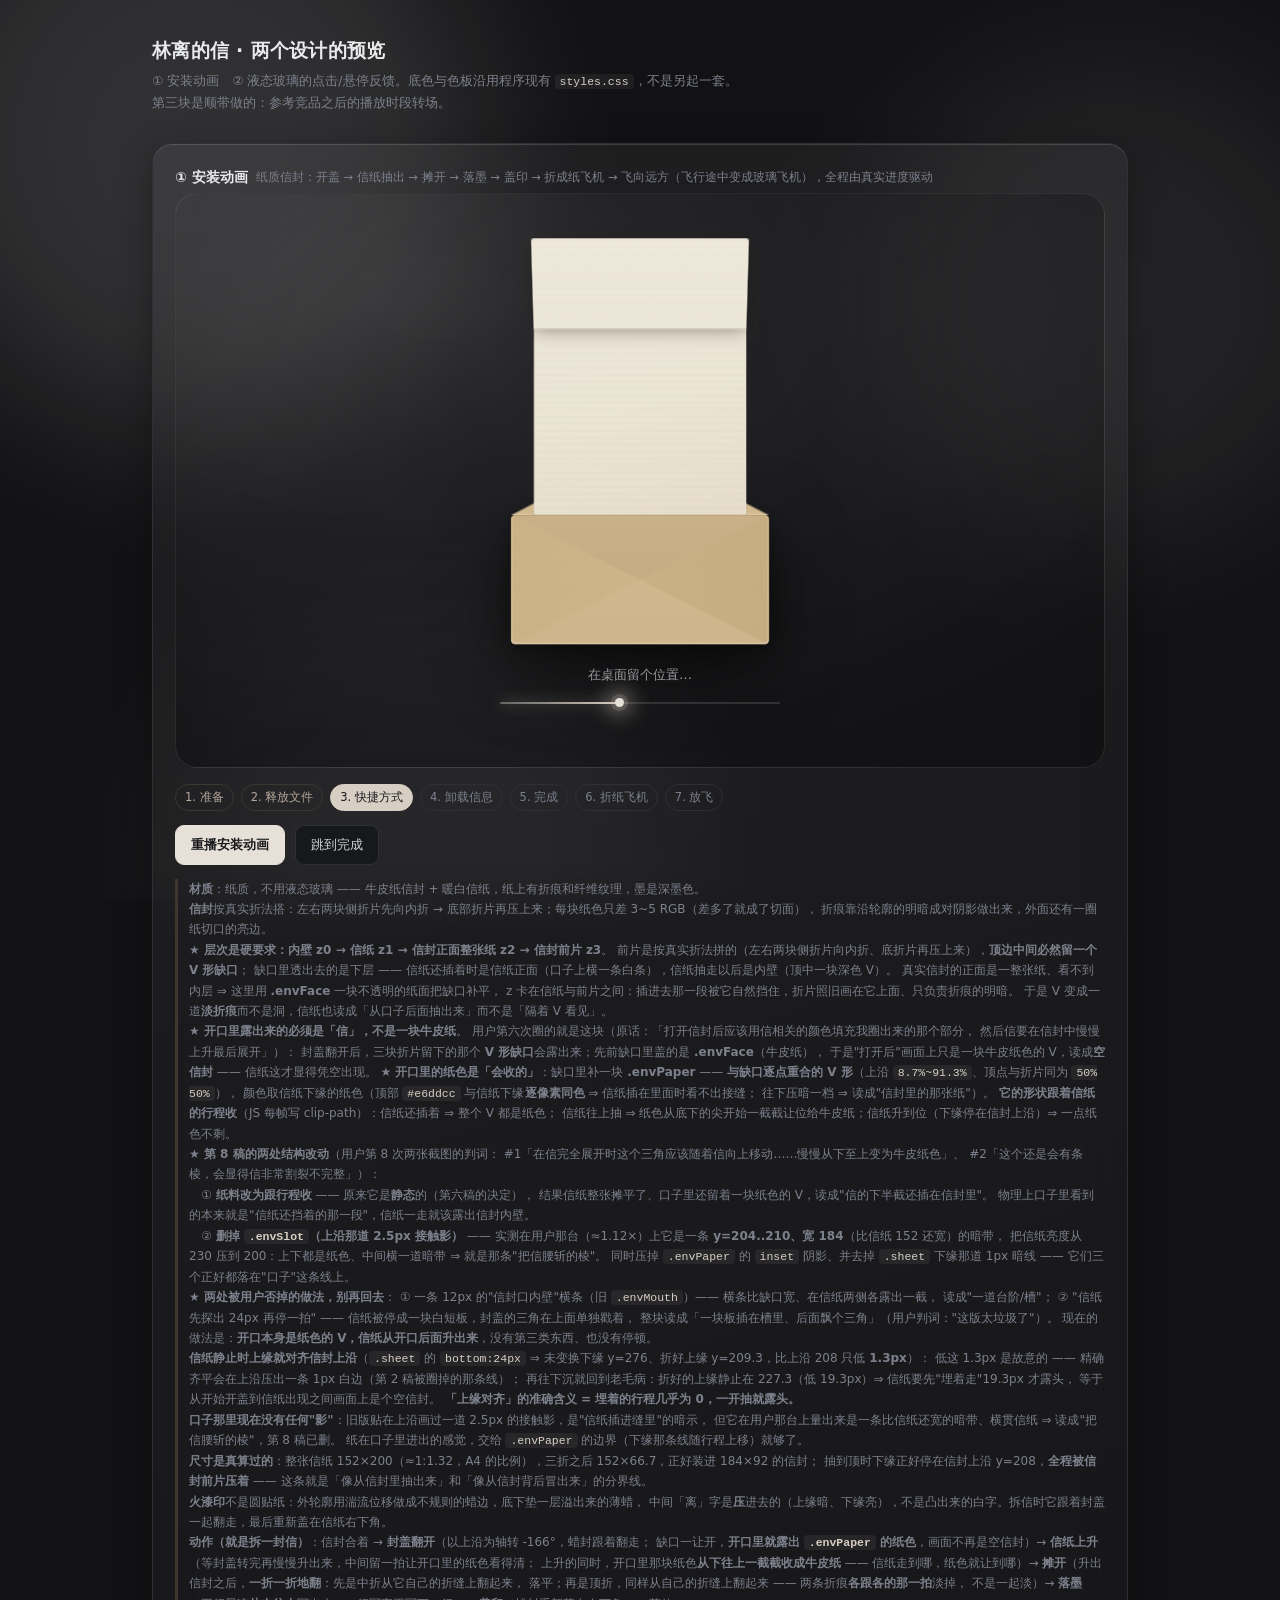
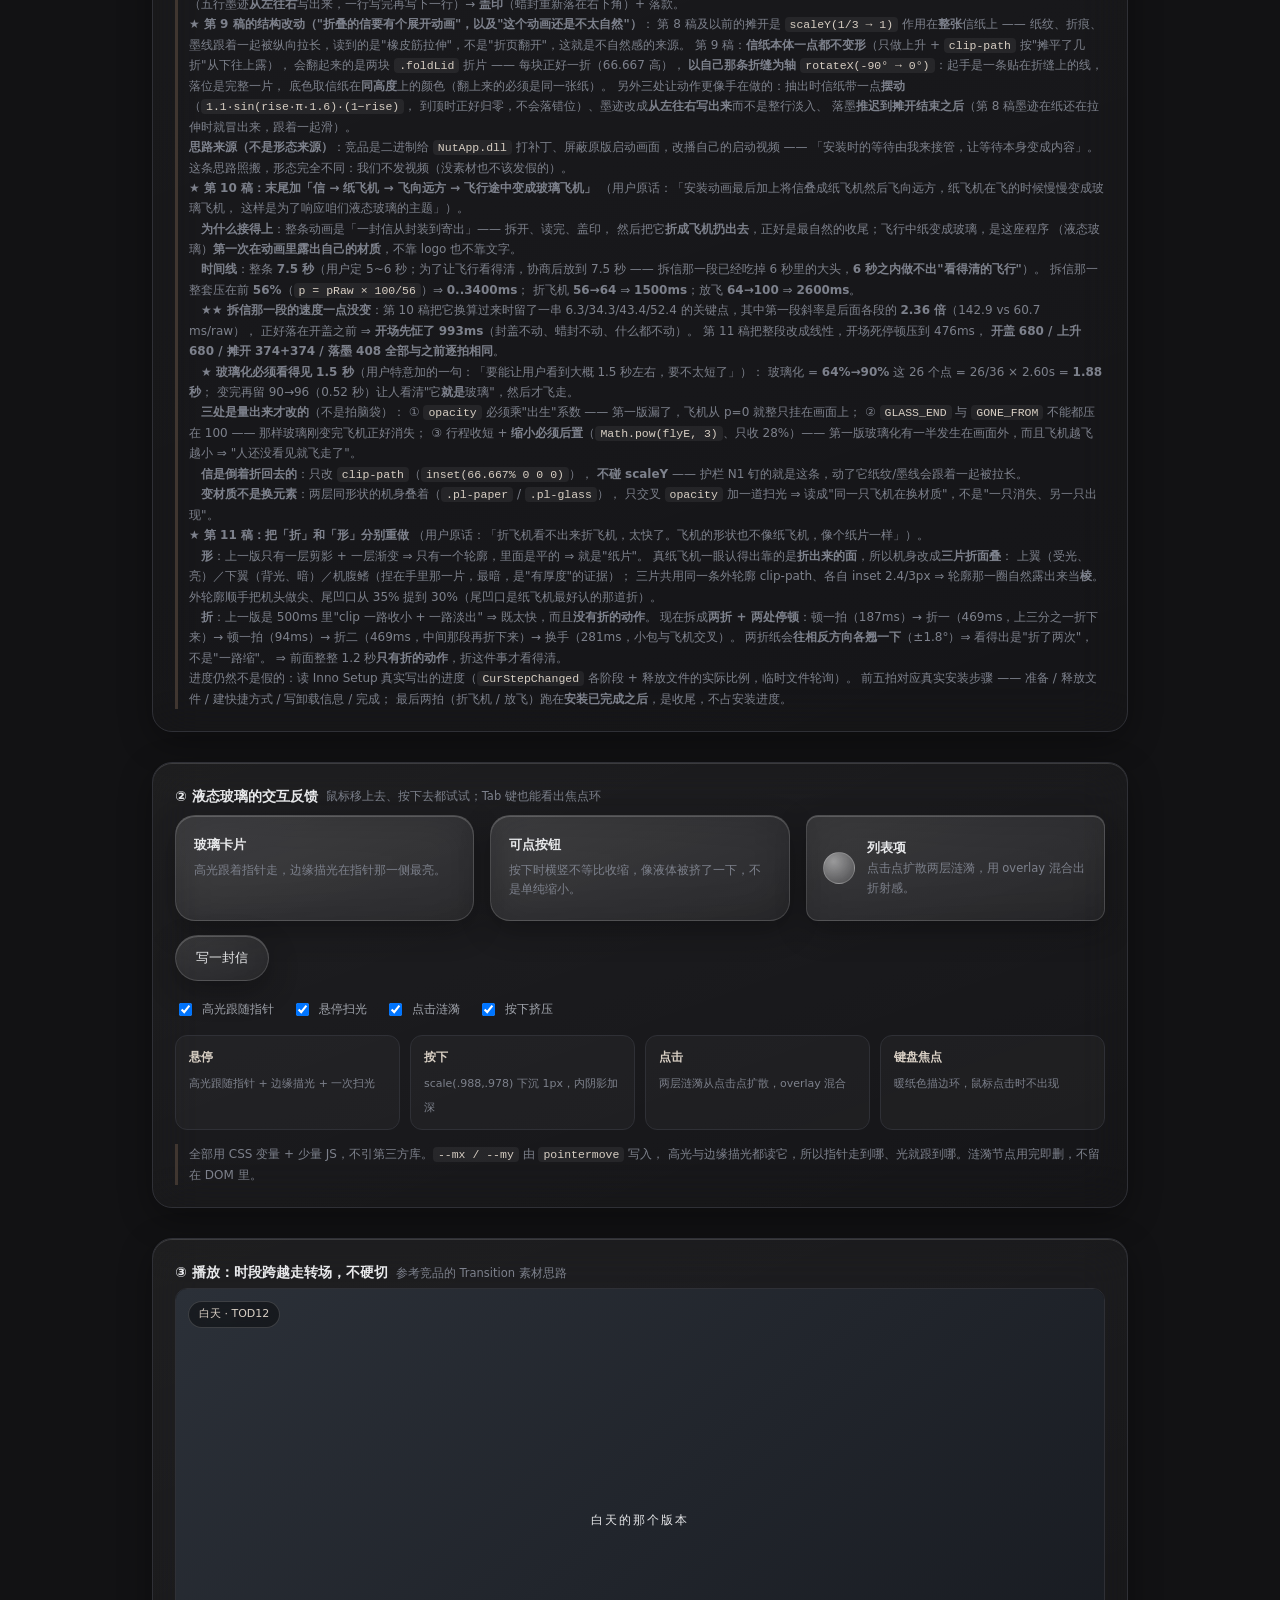
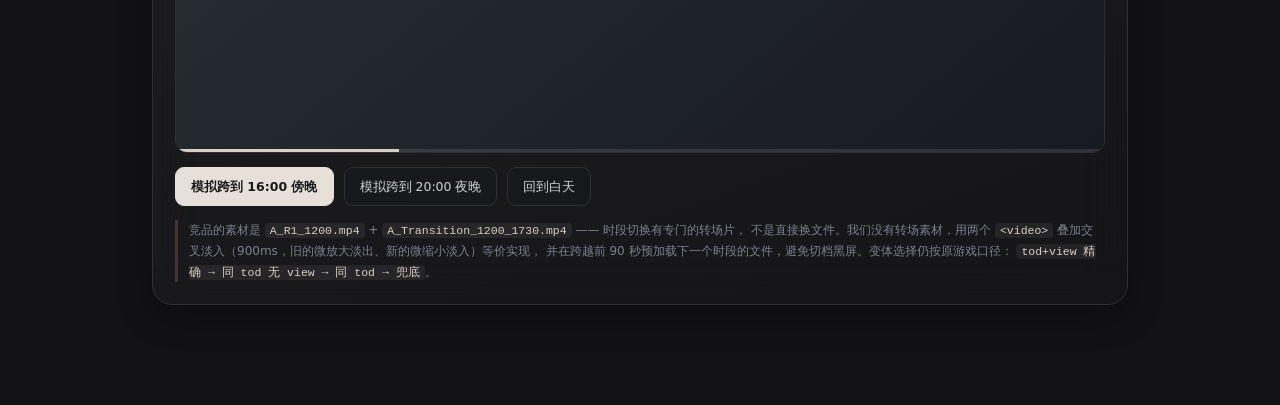
==== design-preview.html @ d9e64eb4 "首个版本：独立的本机写信程序 与 guvgr2/OliviaSoul-community 是姊妹关系，但是两个独立的仓库： 那个是给原版客户端打补丁的工具，这个是**从零起的一个独立程序**， 不依赖" ====
<!doctype html>
<html lang="zh-CN">
<head>
<meta charset="utf-8">
<meta name="viewport" content="width=device-width,initial-scale=1">
<title>林离的信 · 安装动画 & 液态玻璃交互 预览</title>
<style>
:root{
  /* 与程序现有 styles.css 同一套色板，预览不是另起一套 */
  --bg:#121214; --card:#17181c; --hi:#232529; --line:#2f3036;
  --p1:#e6e0d8; --p2:#d8cfc4; --p3:#b3a69a; --p4:#403630;
  --tx:#e8e9eb; --tx2:#ced2d4; --tx3:#a1a5ad; --tx4:#7d818c;
  --radius:12px; --radius-lg:20px;
}
*{box-sizing:border-box}
body{
  margin:0; background:var(--bg); color:var(--tx);
  font:14px/1.7 "PingFang SC","Microsoft YaHei","Noto Sans SC",system-ui,sans-serif;
  -webkit-font-smoothing:antialiased;
}
.wrap{max-width:1020px;margin:0 auto;padding:34px 22px 70px;position:relative;z-index:1}

/* 氛围层：与程序一致的中性白柔光斑 */
#bg{position:fixed;inset:0;z-index:0;overflow:hidden;pointer-events:none}
#bg i{position:absolute;border-radius:50%;background:rgba(255,255,255,.26);filter:blur(84px);
  animation:float 30s ease-in-out infinite alternate}
#bg i:nth-child(1){width:46vw;height:46vw;left:-8vw;top:-12vw;opacity:.5}
#bg i:nth-child(2){width:38vw;height:38vw;right:-6vw;top:6vh;opacity:.34;animation-delay:-7s;background:rgba(255,255,255,.22)}
#bg i:nth-child(3){width:42vw;height:42vw;left:12vw;bottom:-18vw;opacity:.28;animation-delay:-14s;background:rgba(255,255,255,.18)}
@keyframes float{from{transform:translate3d(0,0,0) scale(1)}to{transform:translate3d(4vw,-3vh,0) scale(1.12)}}

h1{font-size:19px;font-weight:600;margin:0 0 4px;letter-spacing:.3px}
.lead{color:var(--tx4);font-size:12.5px;margin:0 0 30px}
h2{font-size:14px;font-weight:600;margin:0 0 3px;display:flex;align-items:center;gap:8px}
h2 em{font-style:normal;color:var(--tx4);font-weight:400;font-size:11.5px}
.sec{margin:0 0 30px;padding:22px;border-radius:var(--radius-lg);border:1px solid var(--line);
  background:linear-gradient(160deg,rgba(255,255,255,.055),rgba(255,255,255,.015));
  backdrop-filter:blur(24px) saturate(150%);-webkit-backdrop-filter:blur(24px) saturate(150%);
  box-shadow:inset 0 1px 0 rgba(255,255,255,.14),0 10px 34px rgba(0,0,0,.32)}
.note{color:var(--tx4);font-size:12px;margin:14px 0 0;padding-left:11px;border-left:3px solid var(--p4)}

/* ============ 1. 安装动画：一封纸做的信 ============
   叙事 = 拆信：信封合着 → 开盖 → 信纸抽出 → 摊开（两折，一折一折翻） → 墨迹写出 → 盖印。
   ★ 材质是**纸**：牛皮纸信封 + 暖白信纸 + 火漆印，不是液态玻璃（第 2 节才是玻璃）。
   进度驱动每一步，不是假动画；摊开靠 .foldLid 那两块折片翻，整张纸本体不变形。
   竞品的思路是「用一段启动视频接管安装等待」，我们照搬的是这个思路，形态完全不同。 */
.installer{position:relative;height:575px;border-radius:22px;overflow:hidden;
  border:1px solid rgba(255,255,255,.09);
  background:radial-gradient(130% 120% at 28% 18%,rgba(255,255,255,.055),rgba(0,0,0,.30) 72%);
  display:flex;flex-direction:column;align-items:center;justify-content:center}

/* 舞台：给信封开盖 / 信纸摊开一个 3D 视角。
   ★ 设计基准 = 200×300（真实安装页能放下的尺寸），预览里放大 1.4 倍只为看细节；
     下面所有 px 都是基准尺寸，缩放由 .stageScale 统一做，改布局只需动基准数字。 */
.stageScale{position:relative;width:280px;height:420px;flex:none}
/* ★★ 这里**绝不能**写 transform-style:preserve-3d。
   写了它会把这棵子树拉进同一个 3D 空间 ⇒ 子元素的绘制顺序改由「三维深度」决定，**z-index 直接失效**。
   后果实测过：封盖（z-index:0，翻开后本该沉到信纸后面）会被画到信纸（z-index:1）**前面**，
   在信纸上压出一个亮三角 ⇒ 整段动画读成"信封上长出一块纸"。
   perspective 只负责给子元素的 3D 变换提供透视，不需要 preserve-3d 也照样生效。 */
.envStage{position:absolute;left:0;top:0;width:200px;height:300px;
  transform:scale(1.4);transform-origin:top left;
  perspective:1100px}

/* ---- 信纸：先在信封里（折着），★完全抽出来之后★再摊开。纸 = 不透明、无模糊、有折痕 ----
   尺寸按三折算：整张 152×200（≈1:1.32），折好 152×66.7。
   ★★ 静止时**上缘就顶在信封上沿上**（bottom:24px ⇒ 未变换下缘 y=276、折好上缘 y=209.3，
      比信封上沿 208 只低 1.3px）。这个 1.3px 是故意的：
        · 精确齐平（0px）会在上沿压出一条 1px 白边 —— 就是第 2 稿被圈掉、已经删过的那条白线；
        · 再往下沉就回到老毛病：折好的上缘静止在 227.3（低 19.3px）⇒ 信纸要先"埋着走"19.3px
          才露头，等于从开始开盖到信纸出现之间**画面上是个空信封**（用户第 6 次截图）。
      ⇒ "上缘对齐"的准确含义 = **埋着的行程几乎为 0，一开抽就露头**。
   ★★ 摊开必须发生在"整张已经离开信封"之后 ——
     一张比信封还长的纸不可能待在信封里；让它在信封里摊开，就会画成"大纸从扁信封里长出来"。 */
.sheet{
  position:absolute;left:24px;right:24px;bottom:24px;height:200px;
  border-radius:2px;overflow:hidden;
  /* ★ 纸的纵向渐变必须很浅（0→12 个 RGB 以内）。上一版底部压到 #ded4c1（差 16），
     再叠上开口的影，整块读成"信纸在往下渐隐"，而不是"被信封上沿切断"。 */
  background:
    linear-gradient(168deg,#eee8da 0%,#ebe5d6 60%,#e6ddcc 100%);
  /* ★★ 这里**没有** `inset 0 -1px 0`（下缘那道暗线）——
     信纸下缘在整段动画里要么埋在信封里，要么正好停在信封上沿上；
     两种情况那道 1px 暗线都**正好落在"口子"这条线上**，与下面那块纸料拼成一条可见的横缝
     （用户第 8 次截图：「还是会有条棱，会显得信非常割裂不完整」）。纸的下缘是切边，本来就不该有暗线。 */
  box-shadow:
    inset 0 1px 0 rgba(255,255,255,.7),
    0 10px 26px rgba(0,0,0,.48),
    0 2px 6px rgba(0,0,0,.30);
  transform-origin:bottom center;
  /* ★★ 纸必须 100% 不透明（opacity 默认 1，别写 .55）。
     写过 .55 并随抽出升到 1 —— 结果"抽出"这半段里信纸是半透明的，
     背后的封盖（翻开后是它的背面，颜色和信封相近）直接透出来，
     在信纸上糊出一大块浅色三角，整段读成"信封上长出一块纸"。
     信纸是纸，不是玻璃：不透明才对。 */
  transform:translateY(0);
  /* ★★ 摊开**不再靠 scaleY 压整张纸**（用户第 9 次：「这个动画还是不太自然」）：
     旧做法是 scaleY(FOLD→1)，整张纸连同折痕/纸纹/墨线一起被纵向拉长 ⇒
     读到的是"橡皮筋拉伸"，不是"折页翻开"；而且墨线会在纸还在拉伸时冒出来、跟着一起滑。
     ⇒ 现在本体**一点不变形**：只按"已经摊平了几折"用 clip-path 从**下往上**一段段露出来
        （1/3 → 2/3 → 1，三档，与两块折片的落位同一时刻切换，见 atProgress）。
        会翻起来的是 .foldLid 那两块折片；折痕、纸纹、墨线因此全程停在**真实位置**。
     ★ 用 clip-path 而不是改写 height：内容是从**上边**定位的（折痕 top:33.333% 等），
        改 height 会让内容跟着重排；clip-path 只切掉上面那一段，内容一动不动。 */
  clip-path:inset(66.667% 0 0 0);
  z-index:1}
/* 纸的纹理：极淡的横向纤维（浓了就像条码） */
.sheet::before{content:"";position:absolute;inset:0;pointer-events:none;
  background:repeating-linear-gradient(0deg,rgba(120,105,88,.022) 0 1px,transparent 1px 5px)}
/* 两道折痕（三折留下的两条折缝）：各自在**它那条折缝被翻开时**淡掉
   —— c2 是中折/下折那条（舞台 y=141.333），随第一片翻开淡掉；
      c1 是中折/顶折那条（舞台 y=74.667），随第二片翻开淡掉（见 atProgress）。
   ★ 位置写 33.333%/66.667% 而不是 33%/66%：一折正好 200/3=66.667，
     差这 0.667/1.333px 会让折痕**压在纸面上而不是折缝上**，纸看着像被横切了一刀。 */
.sheet .crease{position:absolute;left:0;right:0;height:1px;
  background:rgba(255,255,255,.75);box-shadow:0 1px 0 rgba(120,105,88,.20);
  opacity:var(--crease,1);transition:opacity .5s}
.sheet .crease.c1{top:33.333%}
.sheet .crease.c2{top:66.667%}
/* 信纸上的墨迹：摊平之后一行行浮现（墨，不是光）。
   ★ 表现是**从左往右写出来**（scaleX 0→1，origin 左端），不是整体淡入 ——
     一行字"啪"地整条亮起来像贴纸；一笔写过去才像落墨（用户第 9 次要的"自然"）。 */
.sheet .line{position:absolute;left:18px;height:1.6px;border-radius:1px;
  background:linear-gradient(90deg,rgba(58,50,42,.74),rgba(58,50,42,.26));
  opacity:0;transform:scaleX(0);transform-origin:left center;
  transition:opacity .30s ease-out,transform .52s cubic-bezier(.22,.62,.28,1)}
.sheet .line.l1{top:28px;width:78%}
.sheet .line.l2{top:54px;width:62%}
.sheet .line.l3{top:80px;width:84%}
.sheet .line.l4{top:106px;width:54%}
.sheet .line.l5{top:132px;width:40%}
.sheet .line.on{opacity:1;transform:scaleX(1)}
/* 落款。★ 摊开后信纸占 y=8..208（整张已升出信封，信封上沿 y=208），
   所以落款和火漆印都要落在 y<200 这一段，写低了就顶到信纸下缘、显得挤。
   （旧的 "y=2..202" 是 scaleY 时代的数字，随第 9 稿一起改掉。） */
.sheet .sig{position:absolute;left:26px;top:166px;font-size:11px;color:#6b5c4c;
  letter-spacing:2px;opacity:0;transform:translateY(5px);transition:opacity .6s,transform .6s}
.sheet .sig.on{opacity:1;transform:none}

/* ---- 纸飞机（最后一拍：信叠成飞机 → 飞走 → 飞行途中变成玻璃飞机）----
   ★★ 形状（第 11 稿重做。用户原话：「飞机的形状也不像纸飞机，像个纸片一样」）
     上一版是**一层剪影 + 一层渐变** ⇒ 只有一个轮廓，轮廓里面是平的 ⇒ 读成"纸片"。
     真纸飞机（dart）之所以一眼认得出，靠的是**折出来的面**，不是轮廓：
       ① 中脊 ridge：机头到机尾那道最高的折线，把机体分成上下两片翼；
       ② 两片翼明暗不同：光从左上来 ⇒ 上翼受光（亮）、下翼背光（暗）；
          ★ 这个明暗差必须**看得出来**，否则折面读不出来，又退回"纸片"；
       ③ 机腹那道立起来的鳍 keel：折飞机时捏在手里那一片 —— 它是"这东西有厚度"的证据，
          也是"纸片"和"纸飞机"的分界。
     ⇒ 机身改成**三片叠**（上翼 / 下翼 / 机腹鳍），共用同一条外轮廓，只靠各自渐变分出面。
       轮廓一个字没动，多出来的是"面"。
     仍用 clip-path 而不是 SVG：玻璃那层要吃 backdrop-filter —— SVG 的 path 拿不到它背后的
     像素，只有"被剪出来的一个 div"能拿到。这是这一拍唯一必须用 div 的原因。
   ★ 两层同形状叠着：.pl-paper（纸）→ .pl-glass（玻璃），靠 opacity 交叉，
     所以"变玻璃"是**同一只飞机在换材质**，不是换了一只飞机。 */
/* ★ 机身尺寸 96→**128**：用户看后说「飞机太小了」。舞台 200 宽 ⇒ 128 占 64%，
   在 280×420 的预览里是 179 CSS px 宽，一眼能看见。行程同时收短（见 JS 的 px/py），
   ⇒ 飞机变大之后玻璃化全程仍然留在画面里（原来"118 宽 + 长行程"就是因为会出框才收到 96）。 */
/* ★ 第 12 稿把 `filter:drop-shadow` **删掉**了，两个理由：
   ① 它是**死代码**：CSS 里 `filter` 在 `clip-path` **之前**应用 ⇒ 剪影外面的投影会被
      clip-path 原样剪掉（这条注释旁边那句老话就是它）；实测删前删后飞机像素一像素不差。
   ② 它还有副作用：带 `filter` 的元素会成为一个 **backdrop root**，
      ⇒ 里面那层玻璃的 `backdrop-filter` 就再也取不到"飞机背后"的像素，
        只能取到 .plane 内部的内容（而那时纸那层 opacity 已经是 0）——玻璃的折射等于废掉。
   投影改由纸那层自己的渐变交代（`.pl-paper` 的暗角就够了）。 */
.plane{position:absolute;left:50%;top:98px;width:128px;height:54px;margin-left:-64px;
  z-index:8;opacity:0;pointer-events:none;transform-origin:50% 50%;
  clip-path:polygon(100% 50%, 4% 2%, 30% 50%, 4% 98%)}
.pl{position:absolute;inset:0}
/* 三片折面：★ 顶点与外轮廓共用同一批 ⇒ 拼起来严丝合缝，机体上不会露出第四块。
     上翼 = 机头 → 上翼尖 → 尾凹口（受光，最亮）
     下翼 = 机头 → 尾凹口 → 下翼尖（背光，压暗）
     机腹鳍 = 机头 → 尾凹口 → 鳍尖（捏在手里那片，最暗）
   ★ 三片整体 inset 2.4/3px ⇒ 外轮廓那一圈露出来 ⇒ 就是**棱**（玻璃）／**折边的亮边**（纸）。
     （没法用 filter:drop-shadow 做棱 —— CSS 里 filter 在 clip-path **之前**应用，
       剪影外面的光晕会被剪掉，等于没写。） */
/* ★ 第 12 稿把 inset 从 2.4/3px 收到 1.3/1.6px：露出来的是**一圈线**（液态玻璃的边框感），
   不是一圈粗白边。玻璃的"边"是细的、亮的，粗了就成描边贴纸。 */
.pf{position:absolute;inset:1.3px 1.6px 1.7px 1.6px}
.pf-u{clip-path:polygon(100% 50%, 4% 2%, 30% 50%)}
.pf-l{clip-path:polygon(100% 50%, 30% 50%, 4% 98%)}
.pf-k{clip-path:polygon(100% 50%, 30% 50%, 66% 64%)}
/* 纸：与信纸同一族颜色（#ece6d8 那一支），这样"信变成飞机"看不出换了材料。
   三片之间差约 14% 亮度 ⇒ 一眼分得出是两个翼面加一个机腹。 */
.pl-paper{background:linear-gradient(158deg,#f7f2e7 0%,#efe9db 100%)}
.pl-paper .pf-u{background:linear-gradient(158deg,#fdfaf3 0%,#f4efe4 40%,#e9e2d1 100%)}
.pl-paper .pf-l{background:linear-gradient(158deg,#ded4bd 0%,#d2c7ad 52%,#c4b89c 100%)}
.pl-paper .pf-k{background:linear-gradient(158deg,#c0b299 0%,#a89a80 100%)}
/* ---- 玻璃（第 12 稿。★ 用户原话：「到最后放飞阶段，这材质还是太难辨认为玻璃，
       你再改一下，就用咱的液态玻璃做一个不就完了」）----
   ⇒ 不再自创，直接照第 ② 节 `.glass` 那支配方做：
       近透明底（alpha .11→.04）+ backdrop-filter blur(22px) saturate(165%)
       + 一圈**内描光** + 一枚**高光斑**（radial，光在左上）+ 一道扫光。
     差别只有一处：面板有指针 ⇒ 高光跟着 `--mx/--my` 走；飞机没有指针 ⇒ 高光**钉死在左上**。
   ★★ 「像不像玻璃」这件事，从头到尾是**量出来**的，每一版都用护栏 P12 的三个数说话
      （raw=90，夜空背景亮度约 36；共约 6240 个机内像素）。三代实测：
          A（初版）边 180 / 面中位 233 / p95−中位 16  ⇒ **面比边亮、整块都亮、没方差** ＝ 白塑料
          B（体改深 α.66~.84）边 131 / 面中位 139 / p95−中位 77
             ⇒ 体的方向对了、高光出来了，但**边反而比面暗（-8）**，还是没救回来
          C（本版）⇒ 两处改动，都是**量化**出来的，不是手感：
             ① **亮线太细**：inset 1.3/1.6px 在"约 2.05 图像像素/本机像素"下只合 **2 个图像
                像素宽**，抗锯齿一过就掉回几十 ⇒ 逐层实测 离边0=104 / 1=167 / 2=130 / 3=112。
                ⇒ 玻璃态单独加宽到 2.4/2.8px（**纸不动**：纸那圈 1.3px 用户没提过，别连坐）。
             ② **高光斑太大**：半径 84×38px 而机身才 128×54 ⇒ 它不是高光，是一层白雾，
                把面中位一路抬到 139。⇒ 收到 **26×12**，芯给到 .96，这才是一枚镜面反光。
      玻璃在近黑底上的签名，三件事（缺一就退回塑料）：
         ① 边：整圈**近白亮线**，而且必须**够宽能被看见**（≳5 图像像素）——它是棱。
         ② 体：**暗的、透的**（α .86~.94 的烟灰蓝，剩 6~14% 是边光渗进来的那一层）。
         ③ 高光：**又小又硬**的一枚（26×12、峰值 .96）——它不依赖背景，
            是"一眼看出是玻璃"最省的答案；再叠一道扫光。
   ★ backdrop-filter 只挂**一层**（在 `.pl-glass` 上，＝液态玻璃那支配方的 blur22/saturate165）：
     三片各挂 = 三层模糊叠加，吃帧率又是同一句废话。体是 .60~.80 的半透 ⇒
     那 20~40% 的透光正好是"折射进来的背景"，这一层不算白挂。 */
.pl-glass{opacity:0;
  /* 外层＝边：整块铺亮，中间被三片折面盖掉 ⇒ 只剩一圈 ~1.3px 的亮线。
     左上暖白 → 右下冷白 ⇒ 光从左上来。 */
  background:linear-gradient(150deg,rgba(255,255,255,.98) 0%,rgba(255,246,231,.90) 42%,
             rgba(226,240,255,.94) 100%);
  backdrop-filter:blur(22px) saturate(165%) brightness(1.36);
  -webkit-backdrop-filter:blur(22px) saturate(165%) brightness(1.36)}
/* ★ 玻璃态要把这圈"棱"加宽 —— 上一版 1.3/1.6px 是**量出来不够**的：
     渲染比例约 2.05 图像像素 / 本机像素 ⇒ 那圈亮线只有 **2 个图像像素**宽，
     ① 图像上刚过抗锯齿就掉回几十（逐层实测：离边 0px=104 / 1px=167 / 2px=130 / 3px=112），取 3px 边带被里面的暗稀释 ⇒ 边反而比面暗（-8）；
     ② 更要命的是用户眼里它就一根头发丝，等于没有 ⇒ 还是读成一块板。
   ⇒ 这里单独给玻璃态加宽一圈（**只动玻璃，不动纸** —— 纸那圈用户没提过，别连坐）。
     纸 = 1.3/1.6px 保持原样。
   ★★ 为什么是 3/3.6px 而不是 2.4/2.8px：先试了 2.4/2.8，逐层实测只有
        离边 1px=188 / 2px=155 / 3px=124 —— 仍然不够，宽的那一段还不到 2 个图像像素。
      亮度已经到顶（α.98 叠在夜空上就 240 左右，再给也上不去）⇒ **唯一能调的只有宽度**。
      ⇒ 3/3.6px ≈ 6~7 个图像像素，这才是一条"看得见的棱"，不是一根发丝。 */
.pl-glass .pf{inset:3px 3.6px 3.8px 3.6px}
/* 高光斑：和 `.glass::before` 同一个做法（radial 高光），只是位置钉死在左上。
   ★★ 上一版给了 `84px 38px` 的半径 —— 机身才 **128×54**，这等于把整个面洗白了
      （面中位被它抬到 139，判据要 ≤120）。
      ⇒ 收到 **26×12**：这才是一枚"高光"，不是一层白雾。中间留 .96 的硬芯 ⇒ 是那种
        又小又亮的镜面反光，玻璃一眼就是这个。
   ★ z-index:2 ⇒ 盖在三片折面（z 自动）之上，所以它是**最上面**那一层反光。 */
.pl-glass::before{content:"";position:absolute;inset:0;z-index:2;pointer-events:none;
  background:radial-gradient(26px 12px at 26% 24%,rgba(255,255,255,.96) 0%,
             rgba(255,255,255,.42) 34%,rgba(198,224,255,.10) 68%,transparent 100%)}
/* 三片折面在玻璃态＝**烟灰玻璃的三个面**：整体是暗的，只靠各自的深浅分出来。
   ★★ alpha 必须给到 **.86~.94**：底下那是近白的"边料"，低于这个数就压不住（上一版 .66
      实测面中位 233，读成白塑料）。剩下的 6~14% 透光，就是边光渗进玻璃的那一层。
      三个面各自留出约 40 的亮度差 ⇒ 一眼是**三个面**，不是一块板：
        上翼 ≈ 62~88（最薄）／下翼 ≈ 30~43（背光）／机腹鳍 ≈ 165~234（最厚，近白）。 */
.pl-glass .pf-u{background:linear-gradient(112deg,rgba(52,68,100,.88) 0%,rgba(40,54,86,.86) 42%,
             rgba(30,42,70,.90) 100%)}
.pl-glass .pf-l{background:linear-gradient(112deg,rgba(18,26,44,.92) 0%,rgba(12,19,34,.93) 46%,
             rgba(10,16,30,.94) 100%)}
/* 机腹鳍：玻璃态里**最厚**的地方 ⇒ 留一条近白的薄片，一眼读出"玻璃是有厚度的"。 */
.pl-glass .pf-k{background:linear-gradient(112deg,rgba(214,232,255,.72) 0%,rgba(150,186,224,.34) 100%)}
/* 扫光：变玻璃的过程中横穿一道。★ 两处是量出来的：
   ① 位置和亮度**分开给**（--sheen 走位、--sweep 控亮度）—— 一条恒定亮度的带子
      慢慢爬过去，看着像"有条白线在动"，不像折光；要有进有出（三角窗）。
   ② 必须走得**快**：只占玻璃化中段（glassT 0.28→0.82），又窄又亮。 */
/* 自查用的开关：抓"同源 twin 差"时把玻璃的 backdrop-filter 关掉 ——
   软件光栅下 backdrop-filter 每帧的取样会有细微抖动，会让"这一帧已静止"永远证不出来
   （p=90 连等 9 轮都没静止，差的就是这一层）。★ 只影响自查，不影响观感：
   玻璃的形状 / 明暗差 / 棱都在渐变上，关掉折射照样能判"飞机在不在、多大"。 */
.no-glass-fx .pl-glass{backdrop-filter:none;-webkit-backdrop-filter:none}
.pl-glass::after{content:"";position:absolute;inset:0;z-index:3;pointer-events:none;
  background:linear-gradient(100deg,transparent 40%,
             rgba(255,255,255,.30) 46%,rgba(255,255,255,.98) 50%,
             rgba(255,255,255,.30) 54%,transparent 60%);
  transform:translateX(calc(-125% + var(--sheen,0) * 250%));
  opacity:var(--sweep,0)}
/* 机身中脊：纸的时候是一道折痕（暗），玻璃的时候是一道棱（亮）。
   同一条线两种材质 ⇒ 更坐实"是同一只飞机在变"。
   ★ 玻璃态必须给到近白并去掉 mix-blend-mode：overlay 在深色底上几乎不可见，
     而这条棱正是"玻璃有厚度"的那一句。
   ★ 起点跟着外轮廓的尾凹口走（30%），别写死 35% —— 凹口一改，这里会错位。 */
.pl-fold{position:absolute;left:30%;right:0;top:50%;height:1.6px;margin-top:-.8px;
  background:linear-gradient(90deg,rgba(150,132,104,.85),rgba(150,132,104,0));
  opacity:.7}
.pl-plane-glassy .pl-fold{background:linear-gradient(90deg,rgba(255,255,255,.95),rgba(255,255,255,.05));opacity:.9}

/* ---- 摊开时"翻上来"的那两块折片（第 9 稿）----
   ★★ 为什么要有它们：信纸本体**一点不变形**（本体只按"摊平了几折"用 clip-path 露出来），
      真正会动的是这两块。每块正好一折：200 / 3 = 66.667 高、宽 152（= .sheet 的 left:24/right:24）。
      以**下缘（折痕）为轴** rotateX 从 -90° 转到 0°：
        投影高度 = 66.667 × cos(θ) ⇒ 起手是一条线（贴在折痕上），落位是完整一片 ⇒ 读成"折页翻起来"。
      ★ 用正交投影的 cos 关系就够，不需要 preserve-3d：
        舞台本来就有 perspective（.envStage），折片自己带 3D 旋转即可拿到一点点透视（近边略宽）。
      ★ 摊平后的位置（舞台坐标，信封上沿 y=208、整张 200）：
          顶折 P3 = y 8.000 .. 74.667      ⇒ bottom = 300 − 74.667 = 225.333
          中折 P2 = y 74.667 .. 141.333    ⇒ bottom = 300 − 141.333 = 158.667
          下折 P1 = y 141.333 .. 208（由 .sheet 自己露出来，不需要折片）
      ★ 底色必须是**信纸渐变在对应那一段的颜色**，否则折痕那条线上会出现一道横向色差。 */
.foldLid{position:absolute;left:24px;right:24px;height:66.667px;z-index:1;
  border-radius:2px 2px 0 0;pointer-events:none;
  transform-origin:bottom center;transform:rotateX(-90deg);opacity:0;
  /* 折片是纸：离开下层时在下面那片上压一道软影（跟着 3D 旋转走，方向自然是对的） */
  filter:drop-shadow(0 3px 6px rgba(28,20,10,.30))}
.foldLid::before{content:"";position:absolute;inset:0;pointer-events:none;
  background:repeating-linear-gradient(0deg,rgba(120,105,88,.022) 0 1px,transparent 1px 5px)}
#lidA{bottom:158.667px;background:linear-gradient(180deg,#ece6d8 0%,#eae4d4 100%)}
#lidB{bottom:225.333px;background:linear-gradient(180deg,#eee8da 0%,#ece6d8 100%)}

/* ---- 信封前片：按真实折法做 —— 左右两侧折片先向内折，底部折片再向上压住它们。
   只放前片（+ 纹理 + 切口亮边），内壁已独立成 .envInner 沉到信纸下面。
   外投影也搬去 .envInner —— 留在这里的话，投影会沿着前片中间那个三角的轮廓走，
   在开口边上画出一圈假阴影。 ---- */
.env{position:absolute;left:8px;right:8px;bottom:0;height:92px;z-index:3;
  border-radius:3px;overflow:visible}

/* 信封内壁（后片）：★ 现在它是**投影投射体**，画面上一律看不见 ——
   2026-10-13 三稿加了 .envFace（信封正面那一整张不透明的纸）之后，内壁被整块盖住了。
   留着它只有一个原因：整个信封落在背景上的那两道外投影（drop-shadow）挂在它身上。
   ⇒ 别删。颜色也就无关紧要了，随手调回牛皮纸的正常色，万一哪天露出来也不至于是个黑洞。 */
.envInner{position:absolute;left:8px;right:8px;bottom:0;height:92px;z-index:0;border-radius:3px;
  /* 牛皮纸内壁：只是"比外面暗一档的同一张纸"，不是黑洞 —— 压太黑就成"洞口"了 */
  background:linear-gradient(180deg,#b0976c 0%,#c0a87e 34%,#cdb68c 100%);
  box-shadow:inset 0 6px 12px rgba(58,42,24,.26);
  filter:drop-shadow(0 16px 26px rgba(0,0,0,.52)) drop-shadow(0 3px 6px rgba(0,0,0,.34))}

/* ★★ 信封口里要**露出信纸的颜色**（2026-10-13 六稿。用户第六次圈的就是这块，原话：
   「打开信封后应该用信相关的颜色填充我圈出来的那个部分，然后信要在信封中慢慢上升最后展开」）。
   用户圈的是封盖翻开后露出的那块 **V 形开口** —— 就是三块折片留下的缺口，三角 (8,208)(192,208)(100,254)。
   先前那里由 .envFace（牛皮纸）盖着 ⇒ 打开后是一块牛皮纸色的 V，读成"空信封"，
   信纸这才显得**凭空出现**。
   ⇒ 补一块 **与缺口逐点重合的 V 形纸料**（clip-path 用与折片同一个顶点 50% 50%），颜色取信纸的纸色：
      顶部 #ece5d6 与信纸上缘 #eee8da 几乎同色 ⇒ 信纸从它上面升出来时看不出接缝；
      往下压暗一档 ⇒ 读成"信封里那张纸（在信封的阴影里）"。
      z=2：压在 .envFace 之上、折片（在 .env z=3 里）之下 ⇒ 平时被折片和封盖(z5)盖住，
      封盖一翻开就露出来。
   ★ 它不是上一版被用户否掉的 `.envMouth`。那一版是**一条 12px 的横条**（读成"台阶/槽"），
     而且横条比缺口宽、在信纸两侧各露出一截。这一版是**与缺口同形的 V**，四周一点不越界。
   ★ 也不要把 .envFace 挖个洞让真信纸透出来 —— 那样信纸在信封里时能透出真纸（可以），
     但信纸一升走，那个洞后面就是内壁 ⇒ 顶中一个**深色 V**（"破了个洞"，用户第 3 次截图）。
     所以这里用的是"信纸下面那一截"的**替身**：它随信纸的行程收放，收完就露出 .envFace 的牛皮纸，
     而不是露一个洞。
   ★★ 上沿的左右两端**必须和信纸的左右两边在同一条竖线上**（用户第 7 次截图「这信纸怎么上下对不齐啊」）：
      开口原来是整个缺口的宽度（184 = 信封全宽），而信纸只有 152 宽 ⇒
      信纸（上半截）比开口（下半截）窄，两条边各错开 16px，读成"上下对不齐"。
      ⇒ 开口上沿收窄到信纸的左右边（`.sheet` 的 left:24px/right:24px ⇒ 舞台 x=24..176；
         本元素 left:8px 起算 ⇒ 元素内 16..168 / 宽 184 ⇒ **8.7% ~ 91.3%**）。
      这样"信纸左边 → 开口左边"是一条连续直线，中间没有台阶；
      缺口剩下的两个上角（8..24、176..192）由 .envFace 的牛皮纸补着，读成开口内侧的暗档。
   ★★ 第 8 稿：顶部那一段的颜色**必须和信纸下缘逐像素一样**（`.sheet` 渐变 100% 处 = #e6ddcc）。
      先前写的是 #ece5d6（比信纸下缘亮 9），再叠一道 `inset 0 4px 6px` 的暗影 ⇒
      在信纸下缘那一行先亮后暗地跳一下，和 .envSlot 那条暗带凑在一起，
      就成了用户第 8 次截图里横贯信纸的那条**棱**。
      ⇒ 压掉 inset 阴影；渐变从信纸下缘的颜色起步、只往下逐级变暗（越深越像"在信封里"）。 */
.envPaper{position:absolute;left:8px;right:8px;bottom:0;height:92px;z-index:2;
  pointer-events:none;
  clip-path:polygon(8.7% 0,91.3% 0,50% 50%);
  background:linear-gradient(180deg,#e6ddcc 0%,#ded4c1 58%,#d4c9b4 100%)}

/* 三块折片。纸色只差一点点（差多了就成切面了），折痕全靠沿轮廓的 drop-shadow */
/* 三块的尖必须交在同一点 (50%,50%)，错开一点中间就会多出个小三角，像切面 */
/* 三块的纸色只差 3~5 RGB：差到 10 以上就成了"宝石切面"，同一张纸折出来的不是那样 */
.pane{position:absolute;inset:0;border-radius:3px}
/* DOM 里 bottom 排在最后 = 画在最上面，符合真实折法：左右先向内折，底折片再压上来 */
.pane.left{clip-path:polygon(0 0,50% 50%,0 100%);
  background:linear-gradient(90deg,#cdb287 0%,#d2b88e 100%);
  filter:drop-shadow(1px 0 .5px rgba(255,246,228,.4))}
.pane.right{clip-path:polygon(100% 0,50% 50%,100% 100%);
  background:linear-gradient(270deg,#c8ad83 0%,#ceb489 100%);
  filter:drop-shadow(-1px 0 .5px rgba(255,246,228,.36))}
.pane.bottom{clip-path:polygon(0 100%,100% 100%,50% 50%);
  background:linear-gradient(180deg,#d4bb91 0%,#cfb58b 100%);
  filter:drop-shadow(0 -1px .5px rgba(255,246,228,.45))}
/* 纸的纤维纹理（压在折片上）—— 淡到几乎看不见，只为去掉"塑料感" */
.envGrain{position:absolute;inset:0;border-radius:3px;pointer-events:none;mix-blend-mode:multiply;
  opacity:.35;
  background:
    repeating-linear-gradient(0deg,rgba(122,106,86,.03) 0 1px,transparent 1px 3px),
    repeating-linear-gradient(88deg,rgba(122,106,86,.02) 0 1px,transparent 1px 5px)}
/* 外轮廓的纸切口亮边（牛皮纸上的亮边要偏暖、别太白，否则像塑料描边）。
   ★★ 这里**绝不能有"上边那道亮线"**。
      本设计的"信封前片"是左右折片 + 底折片三块拼的，**顶边中间是 V 形缺口**（从缺口看到内壁），
      所以信封在 y = 上沿 这条线上**几乎没有料**（只有左右两个角点）。
      原来写 `inset 0 1.5px 0 rgba(255,250,236,.62)`，它是沿 .env 的**外框**画的 ——
      于是画出一条**全宽恒亮的横线**：横穿 V 缺口、也横穿信纸。
      实测（舞台 y=209 横扫）：信封整个宽度（x=14..190）亮度被抬到恒定 218，
      上下两行分别是 201 和 128 ⇒ 一条"贴在口上的白线"（用户第二次圈出的就是它）。
      "前片压在信纸上"这个层次，交给折片自己的 drop-shadow（沿 V 的两条斜边）去交代。
      所以这里只保留左 / 右 / 下三条边（那三条边才真的有料）。 */
.envEdge{position:absolute;inset:0;border-radius:3px;pointer-events:none;
  box-shadow:
    inset 1px 0 0 rgba(255,246,228,.20),
    inset -1px 0 0 rgba(255,246,228,.20),
    inset 0 -1px 0 rgba(255,250,236,.34)}

/* ---- 信封口：一层完整的纸面。挂在上沿**之下**，z 卡在信纸与前片之间 ----
   ★★ .envSlot（信纸与上沿的那道 2.5px 接触影）**已删除**（2026-10-13 八稿）。
      它本来只负责"信纸插进缝里"这一点暗示，但实测值不值得：
      在用户那台（≈1.12×）上量出来它是一条 **y=204..210、宽 184**（比信纸 152 还宽）的暗带，
      信纸亮度被从 230 压到 200 —— 上下都是纸色、中间横一道暗带，
      读起来就是"把信腰斩的一条棱"（用户第 8 次截图圈的就是它，原话「显得信非常割裂不完整」）。
      "信纸从信封里出来"这件事，现在由**开口里那块纸料的边界**交代（见 .envPaper），不需要再加阴影。
   ★★ .envFace＝信封正面**那一整张纸**，画在上沿**之下**。
      为什么必须有它：前片是三块折片拼的（左右 + 底），顶中必然留一个 V 形缺口，
      缺口里透出去的是下层 ——
        · 信纸还插着时，透出来的是**信纸的正面** ⇒ 口子上横着一条"白条"（用户第 4 次截图）；
        · 信纸抽走以后，透出来的是内壁 ⇒ 正面顶中一个**深色 V**，读成"破了个洞"（第 3 次）。
      真实信封的正面就是一张完整的纸、压根看不到内层 ⇒ 这里补一块不透明纸面把缺口补平，
      插进去那一段也被它自然挡住（信纸于是"从口子后面抽出来"，而不是"隔着 V 看见"）。
      折片照旧画在它上面，只负责"折痕的明暗"：缺口的 V 于是变成一道**淡折痕**，不再是洞。
      ★ 纸面比折片暗 8~14 个亮度 —— 正好让 V 读成"折进去的那块纸"，又不至于读成补丁。
      ★★ 信纸整张升出去以后，开口里剩下的**就是这块纸面**（.envPaper 那时已经收没了），
        所以它不能再压得像"洞口"：这里取 178 左右的亮度（折片是 186 上下）。
   ★★ .envPaper 的**形状跟着信纸的行程收**（JS 每帧写 clip-path，见 atProgress 里的 riseClip）：
      信纸还插着 ⇒ 整个 V 都是纸色；信纸往上抽 ⇒ 纸色从**底下的尖**开始一截截让位给牛皮纸；
      信纸升到位（下缘停在信封上沿）⇒ V 里一点纸色都不剩，开口读成"信已经出去了"。
      这就是用户第 8 次要的「倒三角慢慢向上移动、从下至上变为牛皮纸色」。
      别再把它写回成静态的一块（第六稿写成静态，用户第 8 次截图里信都摊平了开口还是纸色）。 */
.envFace{position:absolute;left:8px;right:8px;bottom:0;height:92px;z-index:2;
  border-radius:3px;pointer-events:none;
  background:linear-gradient(180deg,#cbb189 0%,#c6ac83 62%,#c2a87f 100%)}

/* ---- 封盖：以上沿为轴翻开（留 14° 倾斜，别翻成平的一片） ---- */
/* 封盖：合上时盖住信封上沿（100%−92px 就是 .env 的顶边），尖端朝下，
   高度取信封高的 53% —— 真实信封的封盖就是这个比例 */
.flap{
  position:absolute;left:8px;right:8px;top:calc(100% - 92px);height:49px;z-index:5;
  transform-origin:top center;transform-style:preserve-3d;
  transform:rotateX(0deg)}
.flapFace{
  position:absolute;inset:0;
  background:linear-gradient(180deg,#d4ba90 0%,#ccb186 100%);
  clip-path:polygon(0 0,100% 0,50% 100%);
  filter:drop-shadow(0 2px 2px rgba(52,38,22,.34))}
.flapFace::after{content:"";position:absolute;inset:0;
  clip-path:polygon(0 0,100% 0,50% 100%);
  background:repeating-linear-gradient(0deg,rgba(122,106,86,.03) 0 1px,transparent 1px 3px);
  box-shadow:inset 0 0 0 1px rgba(255,246,228,.28)}

/* ---- 火漆印：不是圆贴纸 —— 轮廓由湍流位移成不规则蜡边，字是压进去的 ---- */
.wax{position:absolute;left:50%;top:236px;z-index:6;width:42px;height:42px;margin-left:-21px;
  pointer-events:none;opacity:0;transform:scale(.4);
  filter:drop-shadow(0 4px 7px rgba(0,0,0,.45))}
.wax svg{width:100%;height:100%;display:block;overflow:visible}
.wax.shown{opacity:1;transform:scale(1);transition:opacity .45s,transform .55s cubic-bezier(.34,1.56,.4,1)}
/* 盖印：落到摊开信纸的右下角。★ 摊开后信纸占 y=8..208（信封上沿 208），
   所以章必须落在 y<190，落到 y>195 就顶到信纸下缘了。 */
.wax.stamped{left:auto;right:28px;top:148px;bottom:auto;margin-left:0;
  animation:stamp .72s cubic-bezier(.34,1.56,.4,1) forwards}
@keyframes stamp{
  0%{opacity:0;transform:scale(1.65) rotate(-15deg)}
  55%{opacity:1;transform:scale(.94) rotate(-6deg)}
  100%{opacity:1;transform:scale(1) rotate(-6deg)}}

/* ---- 下方的文案与光轨 ---- */
.p-stage{margin:20px 0 0;font-size:13px;color:var(--tx2);min-height:22px;text-align:center;
  transition:opacity .22s}
.p-stage.swap{opacity:0}
.track{position:relative;width:280px;max-width:88%;height:2px;margin:16px 0 0;border-radius:2px;
  background:rgba(255,255,255,.13)}
.track i{position:absolute;left:0;top:0;height:100%;border-radius:2px;width:var(--p,0%);
  background:linear-gradient(90deg,rgba(216,207,196,.28),var(--p2));
  box-shadow:0 0 14px rgba(216,207,196,.55)}
.track b{position:absolute;top:50%;left:var(--p,0%);width:9px;height:9px;margin:-4.5px 0 0 -4.5px;
  border-radius:50%;background:var(--p1);
  box-shadow:0 0 0 4px rgba(216,207,196,.16),0 0 20px 7px rgba(216,207,196,.5)}
.p-sign{margin:12px 0 0;font-size:12.5px;color:var(--p3);letter-spacing:2px;
  opacity:0;transform:translateY(6px);transition:opacity .6s,transform .6s}
.p-sign.on{opacity:1;transform:none}

.dots{display:flex;gap:7px;margin:16px 0 0;flex-wrap:wrap}
.dot{font-size:11.5px;color:var(--tx4);padding:3px 9px;border-radius:20px;border:1px solid var(--line);
  transition:.25s}
.dot.on{color:#18181b;background:var(--p2);border-color:var(--p2)}
.dot.done{color:var(--p3);border-color:var(--p4)}

/* ============ 2. 液态玻璃交互 ============ */
.glass{
  --mx:50%; --my:0%;
  position:relative;overflow:hidden;isolation:isolate;cursor:pointer;
  border-radius:var(--radius-lg);border:1px solid rgba(255,255,255,.15);
  background:linear-gradient(160deg,rgba(255,255,255,.11),rgba(255,255,255,.04));
  backdrop-filter:blur(22px) saturate(165%);-webkit-backdrop-filter:blur(22px) saturate(165%);
  box-shadow:inset 0 1px 0 rgba(255,255,255,.19),0 10px 30px rgba(0,0,0,.30);
  transition:transform .2s cubic-bezier(.22,1,.36,1),box-shadow .2s,border-color .2s,background .2s;
  user-select:none;
}
/* ① 悬停：高光跟随指针 */
.glass::before{
  content:"";position:absolute;inset:0;pointer-events:none;z-index:2;
  background:radial-gradient(240px circle at var(--mx) var(--my),rgba(255,255,255,.17),rgba(255,255,255,.05) 42%,transparent 66%);
  opacity:0;transition:opacity .28s}
.glass:hover::before{opacity:1}
/* 玻璃边缘的一圈内描光，指针越靠边越亮 */
.glass::after{
  content:"";position:absolute;inset:0;border-radius:inherit;pointer-events:none;z-index:3;
  padding:1px;background:radial-gradient(180px circle at var(--mx) var(--my),rgba(255,255,255,.55),transparent 62%);
  -webkit-mask:linear-gradient(#000 0 0) content-box,linear-gradient(#000 0 0);
  -webkit-mask-composite:xor;mask-composite:exclude;
  opacity:0;transition:opacity .28s}
.glass:hover::after{opacity:.9}
/* ② 按下：液体被挤压 —— 横竖不等比缩放，不是单纯变小 */
.glass:active{transform:scale(.988,.978) translateY(1px);
  border-color:rgba(255,255,255,.26);
  box-shadow:inset 0 2px 10px rgba(0,0,0,.28),inset 0 1px 0 rgba(255,255,255,.30),0 3px 12px rgba(0,0,0,.38)}
/* ③ 键盘焦点：只给键盘用户，鼠标点击不出现 */
.glass:focus-visible{outline:none;border-color:var(--p2);
  box-shadow:0 0 0 3px rgba(216,207,196,.16),inset 0 1px 0 rgba(255,255,255,.22),0 10px 30px rgba(0,0,0,.30)}
/* 一次性扫光：悬停进入时掠过 */
.sheen{position:absolute;inset:0;pointer-events:none;z-index:2;
  background:linear-gradient(105deg,transparent 32%,rgba(255,255,255,.10) 45%,rgba(255,255,255,.20) 50%,rgba(255,255,255,.10) 55%,transparent 68%);
  transform:translateX(-115%)}
.glass.sheen-on .sheen{animation:sheen .85s cubic-bezier(.3,.7,.4,1)}
@keyframes sheen{to{transform:translateX(115%)}}
/* ④ 点击涟漪：两层，带混合模式出折射感 */
.ripple{position:absolute;border-radius:50%;pointer-events:none;z-index:1;
  background:radial-gradient(circle,rgba(255,255,255,.55),rgba(255,255,255,.10) 58%,transparent 72%);
  mix-blend-mode:overlay;transform:translate(-50%,-50%) scale(0);animation:ripple .62s cubic-bezier(.22,1,.36,1) forwards}
.ripple.two{animation-duration:1s;background:radial-gradient(circle,rgba(232,224,216,.34),transparent 70%)}
@keyframes ripple{to{transform:translate(-50%,-50%) scale(1);opacity:0}}

.demo-grid{display:grid;grid-template-columns:repeat(3,1fr);gap:16px;margin-top:6px}
.glass.pad{padding:18px 18px 20px}
.glass .gt{font-size:13px;font-weight:600;margin:0 0 5px;display:flex;align-items:center;gap:8px}
.glass .gs{font-size:11.5px;color:var(--tx4);margin:0}
.glass.pill{padding:11px 20px;border-radius:999px;display:inline-flex;align-items:center;gap:9px;font-size:13px}
.glass.row{padding:13px 16px;border-radius:var(--radius);display:flex;align-items:center;gap:12px}
.glass.row .av{width:32px;height:32px;border-radius:50%;flex:none;
  background:radial-gradient(circle at 32% 28%,rgba(255,255,255,.5),rgba(255,255,255,.10));
  border:1px solid rgba(255,255,255,.2)}
.switches{display:flex;gap:18px;flex-wrap:wrap;margin:18px 0 0;font-size:12px;color:var(--tx3)}
.switches label{display:flex;align-items:center;gap:7px;cursor:pointer}
.states{display:grid;grid-template-columns:repeat(4,1fr);gap:10px;margin-top:16px}
.state{padding:11px 13px;border-radius:var(--radius);border:1px solid var(--line);background:rgba(255,255,255,.03)}
.state b{display:block;font-size:12px;font-weight:600;margin-bottom:3px;color:var(--p2)}
.state span{font-size:11px;color:var(--tx4);line-height:1.55}

/* ============ 3. 播放器转场（参考竞品） ============ */
.player{position:relative;aspect-ratio:16/8;border-radius:var(--radius);overflow:hidden;
  border:1px solid var(--line);background:#0b0b0d}
.player .layer{position:absolute;inset:0;display:grid;place-items:center;font-size:12px;letter-spacing:2px}
.layer.a{background:linear-gradient(140deg,#2b3038,#171a20)}
.layer.b{background:linear-gradient(140deg,#4a3a30,#221a18);opacity:0}
.player.xfade .layer.a{animation:out 900ms cubic-bezier(.4,0,.2,1) forwards}
.player.xfade .layer.b{animation:in 900ms cubic-bezier(.4,0,.2,1) forwards}
@keyframes out{from{opacity:1;transform:scale(1)}to{opacity:0;transform:scale(1.035)}}
@keyframes in{from{opacity:0;transform:scale(1.03)}to{opacity:1;transform:scale(1)}}
.player .badge{position:absolute;left:12px;top:12px;z-index:4;font-size:11px;padding:3px 10px;border-radius:20px;
  background:rgba(0,0,0,.42);border:1px solid rgba(255,255,255,.16);color:var(--p2);backdrop-filter:blur(8px)}
.player .tbar{position:absolute;left:0;right:0;bottom:0;height:3px;background:rgba(255,255,255,.10);z-index:4}
.player .tbar i{display:block;height:100%;width:0;background:var(--p2);transition:width .9s linear}
.pbtns{display:flex;gap:10px;margin-top:14px;flex-wrap:wrap}

button{font:inherit;font-size:12.5px;padding:8px 15px;border-radius:9px;cursor:pointer;
  border:1px solid var(--line);background:var(--card);color:var(--tx2);transition:.2s}
button:hover{background:var(--hi);color:var(--tx)}
button.pri{background:var(--p1);border-color:var(--p1);color:#18181b;font-weight:600}
button.pri:hover{background:var(--p2)}
code{font-family:ui-monospace,Consolas,monospace;font-size:11.5px;color:var(--p2);
  background:rgba(255,255,255,.06);padding:1px 5px;border-radius:4px}
</style>
</head>
<body>
<div id="bg"><i></i><i></i><i></i></div>

<div class="wrap">
  <h1>林离的信 · 两个设计的预览</h1>
  <p class="lead">① 安装动画　② 液态玻璃的点击/悬停反馈。底色与色板沿用程序现有 <code>styles.css</code>，不是另起一套。<br>
  第三块是顺带做的：参考竞品之后的播放时段转场。</p>

  <!-- ================= 1 ================= -->
  <div class="sec">
    <h2>① 安装动画 <em>纸质信封：开盖 → 信纸抽出 → 摊开 → 落墨 → 盖印 → 折成纸飞机 → 飞向远方（飞行途中变成玻璃飞机），全程由真实进度驱动</em></h2>

    <div class="installer">
      <!-- 预览放大壳（1.4×）；装到安装页时去掉这层，用 200×300 的基准尺寸 -->
      <div class="stageScale">
      <div class="envStage">
        <!-- 信封内壁：最先画（z0），在后片位置；信纸(1)、开口(2)、前片(3) 依次压上来 -->
        <div class="envInner"></div>
        <!-- 信纸：先在信封里，之后抽出来摊开 -->
        <div class="sheet" id="sheet">
          <span class="crease c1"></span><span class="crease c2"></span>
          <span class="line l1"></span><span class="line l2"></span>
          <span class="line l3"></span><span class="line l4"></span>
          <span class="line l5"></span>
          <span class="sig" id="sheetSig">—— 林离</span>
        </div>
        <!-- 摊开用的两块折片：中折(#lidA)、顶折(#lidB)。
             信纸本体不变形，翻的是它们俩（见 .foldLid 的注释）；z 与 .sheet 同为 1，
             靠 DOM 顺序压在信纸之上；信封（z2/z3）照旧在它们之上。 -->
        <div class="foldLid" id="lidA"></div>
        <div class="foldLid" id="lidB"></div>
        <!-- 封盖：单独一层，开盖后要沉到信纸后面（否则会压在信上，真实拆信不是这样） -->
        <div class="flap" id="flap"><div class="flapFace"></div></div>
        <!-- 信封前片：左右折片 + 底折片（bottom 排最后 = 压在最上面，符合真实折法） -->
        <div class="env">
          <div class="pane left"></div>
          <div class="pane right"></div>
          <div class="pane bottom"></div>
          <div class="envGrain"></div>
          <div class="envEdge"></div>
        </div>
        <!-- 信封口：① .envFace＝信封正面那一整张不透明的纸（补平三块折片留下的 V 缺口，
             把插进去那一段信纸挡住）；② .envPaper＝补在缺口里的那块 V 形纸料，
             颜色＝信纸的纸色 ⇒ 封盖翻开后开口里露出来的是"信封里的信"，不是一张牛皮纸；
             ★★ 它的形状由 JS 跟着信纸的行程收（riseClip），信纸升到位就收没了、露出 ① 的牛皮纸。
             （③ .envSlot 那道接触影已删 —— 它就是用户第 8 次截图里横贯信纸的那条棱。）
             ★ z-index 都卡在信纸(1)和信封(3)中间；② 排在 ① 之后 ⇒ 同 z 时压在 ① 上面。 -->
        <div class="envFace" id="envFace"></div>
        <div class="envPaper" id="envPaper"></div>
        <!-- ★ 纸飞机（最后一拍）：信写完盖好章之后，整封信叠成一只纸飞机飞出去，
             飞到半路**慢慢变成玻璃飞机** —— 那一刻它从"纸做的信"变成"玻璃做的程序"，
             正好接上第 ② 节的液态玻璃主题。
             两层同形状叠着：.pl-paper（纸）→ .pl-glass（玻璃），靠 opacity 交叉；
             每层内部再拆**三片折面**（.pf-u 上翼 / .pf-l 下翼 / .pf-k 机腹鳍），
             共用同一条 clip-path 外轮廓、只靠渐变分面 ⇒ 才像"折出来的"，不是一张纸片。 -->
        <div class="plane" id="plane">
          <div class="pl pl-paper">
            <i class="pf pf-u"></i><i class="pf pf-l"></i><i class="pf pf-k"></i>
          </div>
          <div class="pl pl-glass">
            <i class="pf pf-u"></i><i class="pf pf-l"></i><i class="pf pf-k"></i>
          </div>
          <div class="pl-fold"></div>
        </div>
        <!-- 火漆印：外轮廓被湍流推成有机的蜡边，本体偏心、压印偏轴，字是凹进去的 -->
        <div class="wax" id="wax">
          <svg viewBox="0 0 100 100" aria-hidden="true">
            <defs>
              <filter id="waxEdge" x="-40%" y="-40%" width="180%" height="180%">
                <feTurbulence type="fractalNoise" baseFrequency="0.042" numOctaves="4" seed="9" result="n"/>
                <feDisplacementMap in="SourceGraphic" in2="n" scale="12"
                                   xChannelSelector="R" yChannelSelector="G"/>
              </filter>
              <filter id="waxFine" x="-40%" y="-40%" width="180%" height="180%">
                <feTurbulence type="fractalNoise" baseFrequency="0.5" numOctaves="2" seed="3" result="g"/>
                <feDisplacementMap in="SourceGraphic" in2="g" scale="2.2"
                                   xChannelSelector="R" yChannelSelector="G"/>
              </filter>
              <radialGradient id="waxBody" cx="34%" cy="26%" r="82%">
                <stop offset="0%" stop-color="#b2564a"/>
                <stop offset="38%" stop-color="#8e3a31"/>
                <stop offset="100%" stop-color="#4e1c17"/>
              </radialGradient>
            </defs>
            <!-- ① 溢出来的薄蜡（比本体大一圈、更暗、还偏了 7°） -->
            <ellipse cx="51" cy="52" rx="46" ry="43" fill="#5b241e" opacity=".5"
                     transform="rotate(-7 51 52)" filter="url(#waxEdge)"/>
            <!-- ② 蜡块本体 -->
            <circle cx="49" cy="49" r="37" fill="url(#waxBody)" filter="url(#waxEdge)"/>
            <!-- ③ 蜡面的柔光（半光泽，不是塑料那种反光） -->
            <ellipse cx="37" cy="32" rx="21" ry="13" fill="#ffffff" opacity=".13"
                     transform="rotate(-28 37 32)" filter="url(#waxFine)"/>
            <!-- ④ 压印的外圈凹槽 -->
            <circle cx="49" cy="50" r="26" fill="none" stroke="#3d1712" stroke-width="3.4"
                    opacity=".75" filter="url(#waxFine)"/>
            <!-- ⑤ 凹槽内壁被压出来的那道亮边 -->
            <circle cx="49" cy="50" r="22.4" fill="none" stroke="#d2958a" stroke-width="1"
                    opacity=".30" filter="url(#waxFine)"/>
            <!-- ⑥ 「离」压进去：上缘暗、下缘亮 -->
            <text x="49" y="52" text-anchor="middle" dominant-baseline="central"
                  font-size="27" font-weight="700" fill="#41150f" opacity=".95"
                  font-family="'STKaiti','KaiTi','Songti SC','SimSun',serif"
                  style="filter:drop-shadow(0 -1px .6px rgba(255,220,205,.55)) drop-shadow(0 1.2px 1.2px rgba(30,8,5,.65))"
                  >离</text>
          </svg>
        </div>
      </div>
      </div>

      <p class="p-stage" id="stage">正在准备信纸…</p>
      <div class="track"><i></i><b></b></div>
      <p class="p-sign" id="sign">写好了，就在桌面上</p>
    </div>

    <div class="dots" id="dots"></div>

    <div class="pbtns">
      <button class="pri" onclick="runInstall()">重播安装动画</button>
      <button onclick="jumpEnd()">跳到完成</button>
    </div>

    <p class="note">
      <b>材质</b>：纸质，不用液态玻璃 —— 牛皮纸信封 + 暖白信纸，纸上有折痕和纤维纹理，墨是深墨色。
      <br>
      <b>信封</b>按真实折法搭：左右两块侧折片先向内折 → 底部折片再压上来；每块纸色只差 3~5 RGB（差多了就成了切面），
      折痕靠沿轮廓的明暗成对阴影做出来，外面还有一圈纸切口的亮边。
      <br>
      <b>★ 层次是硬要求：内壁 z0 → 信纸 z1 → 信封正面整张纸 z2 → 信封前片 z3</b>。
      前片是按真实折法拼的（左右两块侧折片向内折、底折片再压上来），<b>顶边中间必然留一个 V 形缺口</b>；
      缺口里透出去的是下层 —— 信纸还插着时是信纸正面（口子上横一条白条），信纸抽走以后是内壁（顶中一块深色 V）。
      真实信封的正面是一整张纸、看不到内层 ⇒ 这里用 <b>.envFace</b> 一块不透明的纸面把缺口补平，
      z 卡在信纸与前片之间：插进去那一段被它自然挡住，折片照旧画在它上面、只负责折痕的明暗。
      于是 V 变成一道<b>淡折痕</b>而不是洞，信纸也读成「从口子后面抽出来」而不是「隔着 V 看见」。
      <br>
      <b>★ 开口里露出来的必须是「信」，不是一块牛皮纸</b>。
      用户第六次圈的就是这块（原话：「打开信封后应该用信相关的颜色填充我圈出来的那个部分，
      然后信要在信封中慢慢上升最后展开」）：
      封盖翻开后，三块折片留下的那个 <b>V 形缺口</b>会露出来；先前缺口里盖的是 <b>.envFace</b>（牛皮纸），
      于是"打开后"画面上只是一块牛皮纸色的 V，读成<b>空信封</b> —— 信纸这才显得凭空出现。
      <b>★ 开口里的纸色是「会收的」</b>：缺口里补一块 <b>.envPaper</b> ——
      <b>与缺口逐点重合的 V 形</b>（上沿 <code>8.7%~91.3%</code>、顶点与折片同为 <code>50% 50%</code>），
      颜色取信纸下缘的纸色（顶部 <code>#e6ddcc</code> 与信纸下缘<b>逐像素同色</b> ⇒ 信纸插在里面时看不出接缝；
      往下压暗一档 ⇒ 读成"信封里的那张纸"）。
      <b>它的形状跟着信纸的行程收</b>（JS 每帧写 clip-path）：信纸还插着 ⇒ 整个 V 都是纸色；
      信纸往上抽 ⇒ 纸色从底下的尖开始一截截让位给牛皮纸；信纸升到位（下缘停在信封上沿）⇒ 一点纸色不剩。
      <br>
      <b>★ 第 8 稿的两处结构改动</b>（用户第 8 次两张截图的判词：
      #1「在信完全展开时这个三角应该随着信向上移动……慢慢从下至上变为牛皮纸色」、
      #2「这个还是会有条棱，会显得信非常割裂不完整」）：
      <br>　① <b>纸料改为跟行程收</b> —— 原来它是<b>静态</b>的（第六稿的决定），
      结果信纸整张摊平了、口子里还留着一块纸色的 V，读成"信的下半截还插在信封里"。
      物理上口子里看到的本来就是"信纸还挡着的那一段"，信纸一走就该露出信封内壁。
      <br>　② <b>删掉 <code>.envSlot</code>（上沿那道 2.5px 接触影）</b> ——
      实测在用户那台（≈1.12×）上它是一条 <b>y=204..210、宽 184</b>（比信纸 152 还宽）的暗带，
      把信纸亮度从 230 压到 200：上下都是纸色、中间横一道暗带 ⇒ 就是那条"把信腰斩的棱"。
      同时压掉 <code>.envPaper</code> 的 <code>inset</code> 阴影、并去掉 <code>.sheet</code> 下缘那道 1px 暗线
      —— 它们三个正好都落在"口子"这条线上。
      <br>
      <b>★ 两处被用户否掉的做法，别再回去</b>：
      ① 一条 12px 的"信封口内壁"横条（旧 <code>.envMouth</code>）—— 横条比缺口宽、在信纸两侧各露出一截，
         读成"一道台阶/槽"；
      ② "信纸先探出 24px 再停一拍" —— 信纸被停成一块白短板，封盖的三角在上面单独戳着，
         整块读成「一块板插在槽里、后面飘个三角」（用户判词："这版太垃圾了"）。
      现在的做法是：<b>开口本身是纸色的 V，信纸从开口后面升出来</b>，没有第三类东西、也没有停顿。
      <br>
      <b>信纸静止时上缘就对齐信封上沿</b>（<code>.sheet</code> 的 <code>bottom:24px</code> ⇒
      未变换下缘 y=276、折好上缘 y=209.3，比上沿 208 只低 <b>1.3px</b>）：
      低这 1.3px 是故意的 —— 精确齐平会在上沿压出一条 1px 白边（第 2 稿被圈掉的那条线）；
      再往下沉就回到老毛病：折好的上缘静止在 227.3（低 19.3px）⇒ 信纸要先"埋着走"19.3px 才露头，
      等于从开始开盖到信纸出现之间画面上是个空信封。
      <b>「上缘对齐」的准确含义 = 埋着的行程几乎为 0，一开抽就露头。</b>
      <br>
      <b>口子那里现在没有任何"影"</b>：旧版贴在上沿画过一道 2.5px 的接触影，是"信纸插进缝里"的暗示，
      但它在用户那台上量出来是一条比信纸还宽的暗带、横贯信纸 ⇒ 读成"把信腰斩的棱"，第 8 稿已删。
      纸在口子里进出的感觉，交给 <code>.envPaper</code> 的边界（下缘那条线随行程上移）就够了。
      <br>
      <b>尺寸是真算过的</b>：整张信纸 152×200（≈1:1.32，A4 的比例），三折之后 152×66.7，正好装进 184×92 的信封；
      抽到顶时下缘正好停在信封上沿 y=208，<b>全程被信封前片压着</b> ——
      这条就是「像从信封里抽出来」和「像从信封背后冒出来」的分界线。
      <br>
      <b>火漆印</b>不是圆贴纸：外轮廓用湍流位移做成不规则的蜡边，底下垫一层溢出来的薄蜡，
      中间「离」字是<b>压</b>进去的（上缘暗、下缘亮），不是凸出来的白字。拆信时它跟着封盖一起翻走，最后重新盖在信纸右下角。
      <br>
      <b>动作（就是拆一封信）</b>：信封合着 → <b>封盖翻开</b>（以上沿为轴转 -166°，蜡封跟着翻走；
      缺口一让开，<b>开口里就露出 <code>.envPaper</code> 的纸色</b>，画面不再是空信封）→
      <b>信纸上升</b>（等封盖转完再慢慢升出来，中间留一拍让开口里的纸色看得清；
      上升的同时，开口里那块纸色<b>从下往上一截截收成牛皮纸</b> —— 信纸走到哪，纸色就让到哪）→
      <b>摊开</b>（升出信封之后，<b>一折一折地翻</b>：先是中折从它自己的折缝上翻起来，
      落平；再是顶折，同样从自己的折缝上翻起来 —— 两条折痕<b>各跟各的那一拍</b>淡掉，
      不是一起淡）→ <b>落墨</b>（五行墨迹<b>从左往右</b>写出来，一行写完再写下一行）→
      <b>盖印</b>（蜡封重新落在右下角）+ 落款。
      <br>
      <b>★ 第 9 稿的结构改动（"折叠的信要有个展开动画"，以及"这个动画还是不太自然"）</b>：
      第 8 稿及以前的摊开是 <code>scaleY(1/3 → 1)</code> 作用在<b>整张</b>信纸上 ——
      纸纹、折痕、墨线跟着一起被纵向拉长，读到的是"橡皮筋拉伸"，不是"折页翻开"，这就是不自然感的来源。
      第 9 稿：<b>信纸本体一点都不变形</b>（只做上升 + <code>clip-path</code> 按"摊平了几折"从下往上露），
      会翻起来的是两块 <code>.foldLid</code> 折片 —— 每块正好一折（66.667 高），
      <b>以自己那条折缝为轴</b> <code>rotateX(-90° → 0°)</code>：起手是一条贴在折缝上的线，落位是完整一片，
      底色取信纸在<b>同高度</b>上的颜色（翻上来的必须是同一张纸）。
      另外三处让动作更像手在做的：抽出时信纸带一点<b>摆动</b>（<code>1.1·sin(rise·π·1.6)·(1−rise)</code>，
      到顶时正好归零，不会落错位）、墨迹改成<b>从左往右写出来</b>而不是整行淡入、
      落墨<b>推迟到摊开结束之后</b>（第 8 稿墨迹在纸还在拉伸时就冒出来，跟着一起滑）。
      <br>
      <b>思路来源（不是形态来源）</b>：竞品是二进制给 <code>NutApp.dll</code> 打补丁、屏蔽原版启动画面，改播自己的启动视频 ——
      「安装时的等待由我来接管，让等待本身变成内容」。这条思路照搬，形态完全不同：我们不发视频（没素材也不该发假的）。
      <br>
      <b>★ 第 10 稿：末尾加「信 → 纸飞机 → 飞向远方 → 飞行途中变成玻璃飞机」</b>
      （用户原话：「安装动画最后加上将信叠成纸飞机然后飞向远方，纸飞机在飞的时候慢慢变成玻璃飞机，
      这样是为了响应咱们液态玻璃的主题」）。
      <br>　<b>为什么接得上</b>：整条动画是「一封信从封装到寄出」—— 拆开、读完、盖印，
      然后把它<b>折成飞机扔出去</b>，正好是最自然的收尾；飞行中纸变成玻璃，是这座程序
      （液态玻璃）<b>第一次在动画里露出自己的材质</b>，不靠 logo 也不靠文字。
      <br>　<b>时间线</b>：整条 <b>7.5 秒</b>（用户定 5~6 秒；为了让飞行看得清，协商后放到 7.5 秒 ——
      拆信那一段已经吃掉 6 秒里的大头，<b>6 秒之内做不出"看得清的飞行"</b>）。
      拆信那一整套压在前 <b>56%</b>（<code>p = pRaw × 100/56</code>）⇒ <b>0..3400ms</b>；
      折飞机 <b>56→64</b> ⇒ <b>1500ms</b>；放飞 <b>64→100</b> ⇒ <b>2600ms</b>。
      <br>　<b>★★ 拆信那一段的速度一点没变</b>：第 10 稿把它换算过来时留了一串
      6.3/34.3/43.4/52.4 的关键点，其中第一段斜率是后面各段的 <b>2.36 倍</b>（142.9 vs 60.7 ms/raw），
      正好落在开盖之前 ⇒ <b>开场先怔了 993ms</b>（封盖不动、蜡封不动、什么都不动）。
      第 11 稿把整段改成线性，开场死停顿压到 476ms，
      <b>开盖 680 / 上升 680 / 摊开 374+374 / 落墨 408 全部与之前逐拍相同</b>。
      <br>　<b>★ 玻璃化必须看得见 1.5 秒</b>（用户特意加的一句：「要能让用户看到大概 1.5 秒左右，要不太短了」）：
      玻璃化 = <b>64%→90%</b> 这 26 个点 = 26/36 × 2.60s = <b>1.88 秒</b>；
      变完再留 90→96（0.52 秒）让人看清"它<b>就是</b>玻璃"，然后才飞走。
      <br>　<b>三处是量出来才改的</b>（不是拍脑袋）：
      ① <code>opacity</code> 必须乘"出生"系数 —— 第一版漏了，飞机从 p=0 就整只挂在画面上；
      ② <code>GLASS_END</code> 与 <code>GONE_FROM</code> 不能都压在 100 —— 那样玻璃刚变完飞机正好消失；
      ③ 行程收短 + <b>缩小必须后置</b>（<code>Math.pow(flyE, 3)</code>、只收 28%）——
      第一版玻璃化有一半发生在画面外，而且飞机越飞越小 ⇒ "人还没看见就飞走了"。
      <br>　<b>信是倒着折回去的</b>：只改 <code>clip-path</code>（<code>inset(66.667% 0 0 0)</code>），
      <b>不碰 scaleY</b> —— 护栏 N1 钉的就是这条，动了它纸纹/墨线会跟着一起被拉长。
      <br>　<b>变材质不是换元素</b>：两层同形状的机身叠着（<code>.pl-paper</code> / <code>.pl-glass</code>），
      只交叉 <code>opacity</code> 加一道扫光 ⇒ 读成"同一只飞机在换材质"，不是"一只消失、另一只出现"。
      <br>
      <b>★ 第 11 稿：把「折」和「形」分别重做</b>
      （用户原话：「折飞机看不出来折飞机，太快了。飞机的形状也不像纸飞机，像个纸片一样」）。
      <br>　<b>形</b>：上一版只有一层剪影 + 一层渐变 ⇒ 只有一个轮廓，里面是平的 ⇒ 就是"纸片"。
      真纸飞机一眼认得出靠的是<b>折出来的面</b>，所以机身改成<b>三片折面叠</b>：
      上翼（受光、亮）／下翼（背光、暗）／机腹鳍（捏在手里那一片，最暗，是"有厚度"的证据）；
      三片共用同一条外轮廓 clip-path、各自 inset 2.4/3px ⇒ 轮廓那一圈自然露出来当<b>棱</b>。
      外轮廓顺手把机头做尖、尾凹口从 35% 提到 30%（尾凹口是纸飞机最好认的那道折）。
      <br>　<b>折</b>：上一版是 500ms 里"clip 一路收小 + 一路淡出" ⇒ 既太快，而且<b>没有折的动作</b>。
      现在拆成<b>两折 + 两处停顿</b>：顿一拍（187ms）→ 折一（469ms，上三分之一折下来）→
      顿一拍（94ms）→ 折二（469ms，中间那段再折下来）→ 换手（281ms，小包与飞机交叉）。
      两折纸会<b>往相反方向各翘一下</b>（±1.8°）⇒ 看得出是"折了两次"，不是"一路缩"。
      ⇒ 前面整整 1.2 秒<b>只有折的动作</b>，折这件事才看得清。
      <br>
      进度仍然不是假的：读 Inno Setup 真实写出的进度（<code>CurStepChanged</code> 各阶段 + 释放文件的实际比例，临时文件轮询）。
      前五拍对应真实安装步骤 —— 准备 / 释放文件 / 建快捷方式 / 写卸载信息 / 完成；
      最后两拍（折飞机 / 放飞）跑在<b>安装已完成之后</b>，是收尾，不占安装进度。
    </p>
  </div>

  <!-- ================= 2 ================= -->
  <div class="sec">
    <h2>② 液态玻璃的交互反馈 <em>鼠标移上去、按下去都试试；Tab 键也能看出焦点环</em></h2>

    <div class="demo-grid">
      <div class="glass pad" tabindex="0">
        <div class="sheen"></div>
        <p class="gt">玻璃卡片</p>
        <p class="gs">高光跟着指针走，边缘描光在指针那一侧最亮。</p>
      </div>
      <div class="glass pad" tabindex="0">
        <div class="sheen"></div>
        <p class="gt">可点按钮</p>
        <p class="gs">按下时横竖不等比收缩，像液体被挤了一下，不是单纯缩小。</p>
      </div>
      <div class="glass row" tabindex="0">
        <div class="sheen"></div>
        <div class="av"></div>
        <div>
          <p class="gt" style="margin:0">列表项</p>
          <p class="gs">点击点扩散两层涟漪，用 overlay 混合出折射感。</p>
        </div>
      </div>
    </div>

    <div class="pbtns"><span class="glass pill" tabindex="0"><div class="sheen"></div>写一封信</span></div>

    <div class="switches">
      <label><input type="checkbox" id="swHover" checked> 高光跟随指针</label>
      <label><input type="checkbox" id="swSheen" checked> 悬停扫光</label>
      <label><input type="checkbox" id="swRipple" checked> 点击涟漪</label>
      <label><input type="checkbox" id="swPress" checked> 按下挤压</label>
    </div>

    <div class="states">
      <div class="state"><b>悬停</b><span>高光跟随指针 + 边缘描光 + 一次扫光</span></div>
      <div class="state"><b>按下</b><span>scale(.988,.978) 下沉 1px，内阴影加深</span></div>
      <div class="state"><b>点击</b><span>两层涟漪从点击点扩散，overlay 混合</span></div>
      <div class="state"><b>键盘焦点</b><span>暖纸色描边环，鼠标点击时不出现</span></div>
    </div>

    <p class="note">
      全部用 CSS 变量 + 少量 JS，不引第三方库。<code>--mx / --my</code> 由 <code>pointermove</code> 写入，
      高光与边缘描光都读它，所以指针走到哪、光就跟到哪。涟漪节点用完即删，不留在 DOM 里。
    </p>
  </div>

  <!-- ================= 3 ================= -->
  <div class="sec">
    <h2>③ 播放：时段跨越走转场，不硬切 <em>参考竞品的 Transition 素材思路</em></h2>

    <div class="player" id="player">
      <div class="badge" id="badge">白天 · TOD12</div>
      <div class="layer a" id="la">白天的那个版本</div>
      <div class="layer b" id="lb">傍晚的那个版本</div>
      <div class="tbar"><i id="tbar"></i></div>
    </div>

    <div class="pbtns">
      <button class="pri" onclick="xfade('傍晚 · TOD1730','傍晚的那个版本')">模拟跨到 16:00 傍晚</button>
      <button onclick="xfade('夜晚 · TOD20','夜晚的那个版本')">模拟跨到 20:00 夜晚</button>
      <button onclick="xfade('白天 · TOD12','白天的那个版本')">回到白天</button>
    </div>

    <p class="note">
      竞品的素材是 <code>A_R1_1200.mp4</code> + <code>A_Transition_1200_1730.mp4</code> —— 时段切换有专门的转场片，
      不是直接换文件。我们没有转场素材，用两个 <code>&lt;video&gt;</code> 叠加交叉淡入（900ms，旧的微放大淡出、新的微缩小淡入）等价实现，
      并在跨越前 90 秒预加载下一个时段的文件，避免切档黑屏。变体选择仍按原游戏口径：
      <code>tod+view 精确 → 同 tod 无 view → 同 tod → 兜底</code>。
    </p>
  </div>
</div>

<script>
/* ---------------- ① 安装动画 ---------------- */
const STAGES = [
  { at:0,   label:"准备",       text:"正在准备信纸…" },
  { at:6,   label:"释放文件",   text:"把信一封封放好…" },
  { at:34,  label:"快捷方式",   text:"在桌面留个位置…" },
  { at:43,  label:"卸载信息",   text:"记下怎么请她离开…" },
  { at:52,  label:"完成",       text:"信写好了，章也盖了。" },
  { at:56,  label:"折纸飞机",   text:"把它折成一只纸飞机…" },
  { at:64,  label:"放飞",       text:"让它飞出去 —— 飞到半路，它会变成玻璃的。" },
];
// 关键帧：进度 → 时间（毫秒）。★ 总长 **7.5 秒**。
//   ★ 为什么从 6.0 加到 7.5：用户看过之后说「飞机太小了、飞得太快，人还没看见就飞走了，
//     玻璃特效太不明显」。而拆信那一段已经吃掉 6 秒里的大头 ——
//     **6 秒之内做不出"看得清的飞行"**，要么把飞行拉长、要么把拆信加快。
//     用户明说「动画的其他部分没什么问题了」⇒ 不动拆信，改总长。
//   分三段：拆信   0..56  → 0..3400ms
//           折飞机 56..64 → 3400..4900ms（**1500ms**，上一版只有 500ms）
//           放飞   64..100 → 4900..7500ms（2600ms）
//   ★★ 拆信那一段为什么现在**只有四个点**：原来那串 6.3/34.3/43.4/52.4 是从更早的
//      「拆信占 62%」那一版换算过来的，其中第一段的斜率是后面各段的 **2.36 倍**
//      （142.9 vs 60.7 ms/raw）—— 那一段正好落在开盖之前，等于**开场先怔了 993ms**。
//      这一段是纯死停顿（封盖不动、蜡封不动、什么都不动），砍掉它不影响任何一拍的时长。
//      ⇒ 现在整段线性（3400ms / 56raw = 60.71），开盖 680ms / 上升 680ms / 摊开 374+374ms
//        全部**与之前逐拍相同**，只是把开场那 993ms 的空白压到 476ms。
//   改总时长：只改 KF 里 56 之后的 t，下面那些百分比一个都不用动。
const KF = [[0,0],[56,3400],[64,4900],[100,7500]];
// ★ 总进度分三段：拆信 0..56、折飞机 56..64、放飞 64..100。
//   atProgress 里先把 pRaw 换算成"拆信那一段自己的进度"（p = pRaw × 100/56），
//   ⇒ 拆信那一整套（开盖 14-34 / 抽出 36-56 / 摊开 58-80 / 落墨 81-93 / 盖印 96）
//     的百分比一个字都不用改，它内部的节拍也完全不变，只是整条被压进前 56%。
const LETTER_END = 56;
const FOLD_END   = 64;   // 折好纸飞机（＝起飞）
const GLASS_FROM = 64;   // 一起飞就开始变玻璃
const GLASS_END  = 90;   // ★ 变完要**早于淡出**：玻璃化 64..90 = 26/36 × 2600 = **1878ms**
                         //   （用户原话「玻璃化要能看到大概 1.5 秒左右」，这一版给到 1.88 秒）
const GONE_FROM  = 96;   //   变完之后再留 90..96（578ms）看它**就是玻璃**，然后才飞走
const ENV_OUT    = 92;   // ★ 信封留到玻璃化快完才淡：玻璃的意义之一是"背后有东西可以折光"。
                         //   信封一走，飞机就飞在纯黑底上，玻璃只剩自己那层亮 —— 那是最不像玻璃的一刻。
                         //   92..100 = 690ms 淡完，最后一帧干干净净。
                         //   （用户指出最后一帧还留着印章和信封一角：见下面 fadeEnv 的清单。）

const track = document.querySelector(".track");
const sheet = document.getElementById("sheet");
const flap  = document.getElementById("flap");
const wax   = document.getElementById("wax");
const envPaper = document.getElementById("envPaper");
const stageEl = document.getElementById("stage");
const sign  = document.getElementById("sign");
const sheetSig = document.getElementById("sheetSig");
const lines = [...sheet.querySelectorAll(".line")];
// ★ 两条折缝分开拿：摊开是**两拍**，每一拍只淡掉它自己那条折痕（见 atProgress 的③）
const creaseC1 = sheet.querySelector(".crease.c1");   // 中折/顶折的折缝（舞台 y=74.667）
const creaseC2 = sheet.querySelector(".crease.c2");   // 中折/下折的折缝（舞台 y=141.333）
const lidA = document.getElementById("lidA");         // 中折那片
const lidB = document.getElementById("lidB");         // 顶折那片
const envFace  = document.getElementById("envFace");
const envFront = document.querySelector(".env");      // 信封前片（三块折片拼的那张）
const envInner = document.querySelector(".envInner");
const plane    = document.getElementById("plane");    // 最后一折：纸飞机
const plPaper  = plane.querySelector(".pl-paper");
const plGlass  = plane.querySelector(".pl-glass");
const dotsEl = document.getElementById("dots");

dotsEl.innerHTML = STAGES.map((s,i)=>`<span class="dot" data-i="${i}">${i+1}. ${s.label}</span>`).join("");
const dots = [...dotsEl.querySelectorAll(".dot")];

// 拆信的四拍，各占一段进度：开盖 → 抽出 → 摊开 → 落墨 → 盖印
const span = (p, a, b) => Math.max(0, Math.min(1, (p - a) / (b - a)));
const ease = (t) => t * t * (3 - 2 * t);
// 三折：折好时信纸高度是整张的 1/3（152×200 → 152×66.7，正好塞进 184×92 的信封）
const FOLD = 1 / 3;
// ★ RISE 把信纸升到"下缘正好落在信封上沿上"：未变换下缘 y=276（.sheet 的 bottom:24px），
//   信封上沿 y=208 ⇒ RISE=68 时下缘 y=208。
//   为什么不让它再多升一点（留个 6px 间隙）？实测那样信纸是「悬空浮在信封上」，读起来像飘着。
//   升到下缘正好停在信封上沿：开口里那块纸料(.envPaper)此时也正好收完，口子里只剩牛皮纸
//   ⇒ 读成「信已经出去了」，而且信纸下缘与口子是同一条线，中间不会横出一道棱（用户第 8 次截图）。
//   摊开必须在这之后 —— 一张比信封还长的纸不可能待在信封里。
const RISE = 68;

// ★★ 开口里那块纸料（.envPaper）的形状 = 信纸下缘以下的"让位"。
//   信纸下缘在 .envPaper 元素里的本地 y = (276 − 68·rise) − 208 = 68·(1 − rise)，元素高 92。
//   纸色区域就是 V 的上半截：上沿固定在 8.7%~91.3%（= 信纸左右边），下沿切到这条本地 y 上。
//     rise=0   ⇒ y=68 ⇒ 68/92=73.9% > 尖(50%) ⇒ 取 50% = **整个 V 都是纸色**（信纸还插着）；
//     rise=0.5 ⇒ y=34 ⇒ 37%  ⇒ 纸色缩到上半截，底下露出牛皮纸；
//     rise=1   ⇒ y=0  ⇒ 退化成一个点 ⇒ **V 里一点纸色不剩**（信纸升到位，口子空了）。
//   斜边按 V 的斜率收（每 1% 高度收 0.826% 宽），这样纸色的两条斜边始终与折片的斜边重合，
//   永远不会在缺口边上露出第三块形状。
const PAPER_H = 92, V_TOP_L = 8.7, V_TOP_R = 91.3, V_TIP = 50;
const V_SLOPE = (V_TIP - V_TOP_L) / V_TIP;
function riseClip(rise){
  // 68 不写字面量，直接用 RISE —— 这样"信纸下缘停在信封上沿"和"纸色收干净"永远同一时刻发生，
  // 谁改了 RISE 都不会让这两件事错开（曾经错开过一次，见 RISE 的注释）。
  const y = Math.min(V_TIP, RISE * (1 - rise) / PAPER_H * 100);
  const xl = V_TOP_L + V_SLOPE * y, xr = V_TOP_R - V_SLOPE * y;
  return `polygon(${V_TOP_L}% 0,${V_TOP_R}% 0,${xr.toFixed(2)}% ${y.toFixed(2)}%,${xl.toFixed(2)}% ${y.toFixed(2)}%)`;
}

let raf = null;
function atProgress(pRaw){
  pRaw = Math.max(0, Math.min(100, pRaw));
  track.style.setProperty("--p", pRaw + "%");
  // ★ 总进度分成三段：拆信 0..80、折飞机 80..88、放飞 88..100。
  //   下面这一行把总进度换算成"拆信那一段自己的进度" —— 于是拆信那一整套
  //   （开盖 14-34 / 抽出 36-56 / 摊开 58-80 / 落墨 81-93 / 落款 94 / 盖印 96）
  //   的百分比一个字都不用改，它内部的节拍也完全不变。**拆信之后的一切用 pRaw**。
  const p = Math.min(100, pRaw * 100 / LETTER_END);

  // ① 开盖：以上沿为轴翻开，留 14° 倾斜（翻成平的一片就不像纸了）
  const open = ease(span(p, 14, 34));
  flap.style.transform = `rotateX(${(-166 * open).toFixed(2)}deg)`;
  // 翻过一半就把封盖沉到信纸后面 —— 真实的信封，封盖翻开后是在信纸背后的
  flap.style.zIndex = open > 0.5 ? "0" : "5";

  // 火漆印：开盖前贴在封盖尖上，随封盖一起向上翻走并淡出；完成时重新盖到信纸上
  // ★ 盖印必须排在落款（94%）之后 —— 顺序是「正文 → 落款 → 盖章」，章不能落在没签名的信上
  if (p >= 96) {
    wax.classList.add("stamped", "shown");
    wax.style.opacity = "";
    wax.style.transform = "";
  } else if (p < 14) {
    // 起手就是一封封好的信：蜡封已经压在封盖尖上（封盖尖 y=257，翻开后会翻到 y≈160）
    wax.classList.remove("stamped");
    wax.classList.add("shown");
    wax.style.opacity = "";
    wax.style.transform = "";
  } else {
    wax.classList.remove("stamped", "shown");
    wax.style.opacity = (1 - ease(span(p, 14, 30))).toFixed(3);
    // 蜡封跟着封盖尖走：257 → 160，差 97
    wax.style.transform = `translateY(${(-97 * open).toFixed(1)}px) scale(${(1 - 0.3 * open).toFixed(3)})`;
  }

  // ② 上升：★ 等封盖转完（34%）再起升 —— 用户要的节拍是
  //   「打开信封后开口里先露出信纸的颜色，**然后**信要在信封中慢慢上升，最后展开」。
  //   开口里露着的 .envPaper 保证这一段画面不是空信封，所以这里可以安心停一拍（34%→36%，约 0.2s）。
  //   只上升，不摊开。
  const rise = ease(span(p, 36, 56));
  // ★ 抽出来的时候纸会轻轻晃两下 —— 真纸被抽出来不是一条直线平移。
  //   振幅随行程衰减、rise=1 时**正好归零**（后面 const tilt 的 (1−rise)），
  //   所以落位那一刻不会有半个像素的错位（"上下对不齐"就是这么来的，别把这一项改成不归零的）。
  const tilt = 1.1 * Math.sin(rise * Math.PI * 1.6) * (1 - rise);

  // ③ 摊开：★ 两拍，一折一折翻 —— 信纸本体**一点不变形**，翻的是 .foldLid 那两块折片。
  //   信封上沿 y=208、整张 200 高 ⇒ 一折 66.667：
  //     顶折 P3 = 8.000..74.667（折缝 74.667）
  //     中折 P2 = 74.667..141.333（折缝 141.333）
  //     下折 P1 = 141.333..208（这折由 .sheet 自己露出来，没有折片）
  //   ★ 为什么不能让 JS 去 scaleY 整张纸（第 8 稿及以前的做法，用户第 9 次否掉）：
  //     整张一起压/拉 ⇒ 折痕、纸纹、墨线全都跟着一起滑，读到的是"橡皮筋拉伸"而不是"折页翻开"。
  //   ★ 三个"露出台阶"必须与两块折片的落位**同一时刻**切换，否则切换那一帧会闪：
  //       p<69 → 只露下折；69≤p<80 → 露下折+中折；p≥80 → 整张。
  //     切换之所以看不出来：折片落位时正好盖住的就是"下一折要露出来的那一段"，同纸同色。
  const tA = span(p, 58, 69);            // ① 中折：从中折缝（141.333）翻上来
  const tB = span(p, 69, 80);            // ② 顶折：从中折缝（74.667）翻上来
  const flat = p >= 80 ? 1 : (p >= 69 ? 2 * FOLD : FOLD);
  lidA.style.transform = `rotateX(${(-90 * (1 - ease(tA))).toFixed(2)}deg)`;
  lidB.style.transform = `rotateX(${(-90 * (1 - ease(tB))).toFixed(2)}deg)`;
  lidA.style.opacity = (p >= 58 && p < 69) ? "1" : "0";
  lidB.style.opacity = (p >= 69 && p < 80) ? "1" : "0";
  // ★ 本体只 translate + clip：translateY 让下缘停在信封上沿，clip 决定"摊平到第几折"
  sheet.style.transform = `translateY(${(-RISE * rise).toFixed(1)}px) rotate(${tilt.toFixed(3)}deg)`;
  sheet.style.clipPath = `inset(${((1 - flat) * 100).toFixed(3)}% 0 0 0)`;
  // ★ 不要再动 sheet 的 opacity —— 纸是不透明的（见 .sheet 的注释，半透明会让背后的封盖透出来）
  // 2026-10-13 三稿：原来这里还有一句 envLip 的渐隐（"口子内侧越往里越暗"）。
  //   加了 .envFace（信封正面那一整张不透明的纸）之后，插进去那一段信纸被整块挡住，
  //   口子内侧已经没有东西可压 ⇒ .envLip 连同这句一起删掉了，别再往回加。
  // ★★ 八稿（用户第 8 次截图）：开口里那块纸料**必须跟着信纸的行程收**。
  //   用户原话：「在信快要完全展开后那个倒三角应该缓慢向上移动，然后倒三角慢慢从下至上变为牛皮纸色」。
  //   物理上也只可能这样：口子里看到的本来就是"信纸还挡着的那一段"，
  //   信纸往上一走，下缘以下的缺口里露出的就是信封内壁（牛皮纸）。
  //   所以这里每帧写 clip-path（形状见上面的 riseClip）——
  //   ★ 别再把它改回"静态的一块纸料"：那样信纸整张都出去了，口子里还留着一块纸色，
  //     读成"信的下半截还插在信封里"，也就是用户第 8 次截图 #1 里圈出来的那件事。
  // ★★ .envSlot（上沿那道 2.5px 接触影）已删：它是 y=204..210、宽 184 的暗带（比信纸还宽），
  //   在信纸腰上横一道 ⇒ 用户第 8 次截图 #2「还是会有条棱，会显得信非常割裂不完整」。
  //   别再往回加"接触影"：信纸在口子那条线上的"进出感"由这块纸料的边界交代就够了。
  envPaper.style.clipPath = riseClip(rise);
  // 折痕：各淡各的 —— C2（中折/下折那条）跟第一拍，C1（中折/顶折那条）跟第二拍。
  //   ★ C2 的位置正好是"露出台阶 1/3"的上边、C1 正好是"2/3"的上边 ⇒ 折痕始终坐在折缝上。
  creaseC2.style.setProperty("--crease", (1 - ease(tA)).toFixed(3));
  creaseC1.style.setProperty("--crease", (1 - ease(tB)).toFixed(3));

  // ④ 落墨：★ 摊平之后才落墨（摊开要到 80% 才完，墨迹走纸面"从左往右写"过去，见 .line 的注释）
  lines.forEach((ln, i) => ln.classList.toggle("on", p >= 81 + i * 2.7));
  sheetSig.classList.toggle("on", p >= 94);

  // ★★ ⑤ 折飞机 + 放飞（总进度 LETTER_END 之后。这一段用 **pRaw**，不是拆信那一段的 p）
  //   ★★ 这一拍要**看得见折**（用户第 11 次原话：「折飞机看不出来折飞机，太快了」）。
  //     上一版是整段 500ms 里"clip 一路收小 + 一路淡出" ⇒ 既太快，而且**没有折的动作**，
  //     读成"信自己缩小消失了、飞机冒出来了"。
  //     这一版拆成**两折 + 两处停顿**，整段 1500ms（raw 56..64 → 3400..4900ms）：
  //       顿一拍  56.0..57.0（187ms） 刚盖完章，让人看一眼这封信
  //       折  一  57.0..59.5（469ms） 上三分之一向下折，落位那一刻 clip 收到 33.333%
  //       顿一拍  59.5..60.0（ 94ms） 让上一折落稳
  //       折  二  60.0..62.5（469ms） 中间那一段再折下来 ⇒ clip 收到 66.667%（只剩一小包）
  //       换  手  62.5..64.0（281ms） 这一小包与飞机交叉淡出/淡入
  //     ⇒ 前面整整 1.2 秒**只有折的动作**，折这件事才看得清。
  const HOLD1 = LETTER_END + 1.0, FOLD1 = LETTER_END + 3.5;   // 顶折 57.0 → 59.5
  const HOLD2 = LETTER_END + 4.0, FOLD2 = LETTER_END + 6.5;   // 中折 60.0 → 62.5
  const f1 = ease(span(pRaw, HOLD1, FOLD1));                  // 顶折落下 0→1
  const f2 = ease(span(pRaw, HOLD2, FOLD2));                  // 中折落下 0→1
  const flyT   = ease(span(pRaw, FOLD_END, 100));           // 飞走
  const glassT = ease(span(pRaw, GLASS_FROM, GLASS_END));   // 飞行途中**慢慢**变成玻璃
  const gone   = ease(span(pRaw, GONE_FROM, 100));          // 变完之后才淡出
  if (pRaw >= LETTER_END) {
    // 信**倒着折回去**：摊开是 clip 从 66.667% 收到 0%，折回去就是 0% → 66.667%。
    //   同一个量倒着走一遍 ⇒ 不用新加一套机制，而且一眼能看出"这是刚才那张纸被折小了"。
    //   ★★ 分**两拍**收（每拍 33.333%，中间停一拍）：一次收完就是"缩小"，
    //      收两次、每收一次停一下，才是"折了两次"。上一版就是败在这一条上。
    //   ★ 不碰 sheet 的 scaleY：纸纹/墨线会跟着被拉长（护栏 N1 钉的就是这条），
    //     形状只由 clip-path 管；位姿见下面的 transform。
    sheet.style.clipPath = `inset(${(33.333 * f1 + 33.333 * f2).toFixed(3)}% 0 0 0)`;
    // ★ 折的时候整张纸会**翘一下**：第一折顺手、第二折反手 ⇒ 两下方向相反，
    //   看得出来是两折，而不是一次连续的缩放。
    const foldTilt = -1.8 * Math.sin(f1 * Math.PI) + 1.8 * Math.sin(f2 * Math.PI);
    sheet.style.transform = `translateY(${(-RISE).toFixed(1)}px) rotate(${foldTilt.toFixed(3)}deg)`;
    // ★ 折**好之后**才换手：小包与飞机只在最后 281ms 交叉，之前信一直在原地折，
    //   不是"一边折一边变成飞机"。
    sheet.style.opacity = (1 - ease(span(pRaw, FOLD2, FOLD_END))).toFixed(3);
  } else {
    sheet.style.opacity = "1";
  }
  // 飞机：先长出来（不是"啪"地出现），再飞走
  const born = ease(span(pRaw, FOLD2, FOLD_END));
  const flyE = 1 - Math.pow(1 - flyT, 2);                   // 起飞快、之后匀速（ease-out）
  // ★★ 行程**收短**（62/76 → 30/40，抬升 -104 → -54）：
  //   机身从 96 放到 128 了，行程不收就会重演"玻璃还没变完就出框"。
  //   而且用户嫌"飞得太快" —— 行程短一半 + 时间多 82%（1700→3100ms）
  //   而且用户嫌"飞得太快" —— 行程短一半 + 时间从 1700ms 加到 2600ms
  //   ⇒ 每秒走过的距离降到原来的 ~1/3，是慢慢飘出去，不是窜出去。
  const dash = Math.pow(span(pRaw, GONE_FROM, 100), 2);     // 最后那一下远走
  const px = 30 * flyE + 40 * dash;
  const py = -54 * flyE - 12 * Math.sin(flyT * Math.PI) - 30 * dash;
  // ★ 缩小必须**更后置、更浅**：用户说"飞机太小了、玻璃看不见"。
  //   旧版收到 0.26×（128 宽 ⇒ 33px，玻璃的面还没有棱宽），现在只收到 **0.72×**，
  //   而且用 flyE 的 3 次方压到最后才收 —— 玻璃化那 1.88 秒里飞机基本是满尺寸的
  //   （实测：玻璃化结束那一帧 raw=90，缩放还有 0.76，机身 97 舞台px 宽）。
  const ps = (0.62 + 0.38 * born) * (1 - 0.28 * Math.pow(flyE, 3));
  const prot = -13 + 9 * flyT + 3.4 * Math.sin(flyT * Math.PI * 2);
  // ★ opacity 必须乘 born：否则飞机从 p=0 就整只挂在画面上（第一版就是这么错的 ——
  //   只判了"什么时候消失"，忘了判"什么时候才出现"）。
  //   飞到最后淡出 ⇒ "飞向远方"，而不是"飞到边上停住"。
  plane.style.opacity = (born * (1 - gone)).toFixed(3);
  plane.style.transform = `translate(${px.toFixed(1)}px,${py.toFixed(1)}px) rotate(${prot.toFixed(2)}deg) scale(${ps.toFixed(3)})`;
  // ★ 材质在**飞行途中**换：纸 → 玻璃。两层同形状叠着，只交叉 opacity
  //   ⇒ 是"同一只飞机在换材质"，不是"换了一只飞机"。
  plPaper.style.opacity = (1 - glassT).toFixed(3);
  plGlass.style.opacity = glassT.toFixed(3);
  plane.classList.toggle("pl-plane-glassy", glassT > 0.5);   // 中缝那条棱跟着换材质
  // ★ 扫光要**位置与亮度分开**（见 .pl-glass::after 的注释）：
  //   走位只占玻璃化的中段（28%→82%），亮度是三角窗（进出都淡）。
  //   旧版是 opacity 直接等于 glassT ⇒ 一条恒定亮度的带子慢慢爬 2.24 秒，看不见折光。
  const sweepP = span(glassT, 0.28, 0.82);
  const sweepA = Math.max(0, 1 - Math.abs(sweepP - 0.5) / 0.5);
  plGlass.style.setProperty("--sheen", sweepP.toFixed(3));
  plGlass.style.setProperty("--sweep", (sweepA * sweepA).toFixed(3));
  // 信封在飞机走远时淡出 ⇒ 最后一帧是干净的，正好接上程序界面
  // ★★ 淡出清单必须**逐个核对**（用户指出最后一帧还留着"印章和信封的一角"）：
  //   第一版只淡了 envFront/envFace/envInner，漏了 envPaper（缺口里那块 V 形纸料）、
  //   **flap**（封盖正面，翻开后躺成下面那块三角形，面积 17187 —— 就是那句"信封的一角"）、
  //   **wax**（火漆印）。实测 p=100 时这三个的 opacity 都还是 1。
  //   ★★★ 但**光把 wax 加进清单还不够**：`.wax.stamped` 身上挂着
  //     `animation:stamp .72s ... forwards`，而 CSS 级联里 **animation 压在普通内联样式之上**
  //     （顺序：transition > important author > animation > 普通 author / 内联）。
  //     ⇒ `wax.style.opacity = 0` 会被盖印动画**原样压掉**，印章照样留在最后一帧。
  //     所以淡出用 `important`：important author 排在 animation **之上**，才压得住。
  //   ★★★★ 反过来，**没到淡出的时候一个都别碰**：wax 的 opacity 是 ① 那段专职管的
  //     （开盖时随封盖翻走淡出）。这里要是图省事统一写 `= 1`，重要级又是 important，
  //     就会把开盖那一下的淡出也压掉 ⇒ 印章不跟着封盖走，赖在信封上不动。
  //     （这一条是"静态检查全绿、渲染出来还是错"的又一个例子 —— 必须真去量像素。）
  if (pRaw >= ENV_OUT) {
    const envOut = (1 - ease(span(pRaw, ENV_OUT, 100))).toFixed(3);
    for (const el of [envFront, envFace, envInner, envPaper, flap, wax]) {
      el.style.setProperty("opacity", envOut, "important");
    }
  } else {
    for (const el of [envFront, envFace, envInner, envPaper, flap]) {
      el.style.removeProperty("opacity");
    }
    // ★ 蜡封交给 ① 管，这里不动它。
  }

  let idx = 0;
  STAGES.forEach((s,i)=>{ if (pRaw >= s.at) idx = i; });
  dots.forEach((d,i)=>{
    d.classList.toggle("on", i === idx && pRaw < 100);
    d.classList.toggle("done", i < idx || pRaw >= 100);
  });
  const text = STAGES[idx].text;
  if (stageEl.textContent !== text){
    stageEl.classList.add("swap");
    setTimeout(()=>{ stageEl.textContent = text; stageEl.classList.remove("swap"); }, 170);
  }
  sign.classList.toggle("on", p >= 99);
}
function runInstall(){
  cancelAnimationFrame(raf);
  wax.classList.remove("shown", "stamped");
  wax.style.opacity = "0";
  wax.style.transform = "scale(.4)";
  const t0 = performance.now();
  const step = (now) => {
    const t = now - t0;
    let p = 100;
    for (let i = 0; i < KF.length - 1; i++){
      const [p0,t0v] = KF[i], [p1,t1v] = KF[i+1];
      if (t <= t1v){ p = p0 + (p1-p0) * (t - t0v) / (t1v - t0v); break; }
    }
    atProgress(p);
    if (t < KF[KF.length-1][1]) raf = requestAnimationFrame(step);
  };
  raf = requestAnimationFrame(step);
}
function jumpEnd(){ cancelAnimationFrame(raf); atProgress(100); }
runInstall();

/* ---------------- ② 液态玻璃交互 ---------------- */
const sw = {
  hover:  document.getElementById("swHover"),
  sheen:  document.getElementById("swSheen"),
  ripple: document.getElementById("swRipple"),
  press:  document.getElementById("swPress"),
};
let pressOn = true;
sw.press.addEventListener("change", () => {
  pressOn = sw.press.checked;
  document.body.classList.toggle("no-press", !pressOn);
});
const st = document.createElement("style");
st.textContent = ".no-press .glass:active{transform:none;box-shadow:inset 0 1px 0 rgba(255,255,255,.19),0 10px 30px rgba(0,0,0,.30)}";
document.head.appendChild(st);

document.querySelectorAll(".glass").forEach((el) => {
  el.addEventListener("pointermove", (e) => {
    if (!sw.hover.checked) return;
    const r = el.getBoundingClientRect();
    el.style.setProperty("--mx", ((e.clientX - r.left) / r.width  * 100) + "%");
    el.style.setProperty("--my", ((e.clientY - r.top)  / r.height * 100) + "%");
  });
  el.addEventListener("pointerenter", () => {
    if (!sw.sheen.checked) return;
    el.classList.remove("sheen-on");
    void el.offsetWidth;
    el.classList.add("sheen-on");
  });
  el.addEventListener("pointerdown", (e) => {
    if (!sw.ripple.checked) return;
    if (e.button !== undefined && e.button !== 0) return;
    const r = el.getBoundingClientRect();
    const x = e.clientX - r.left, y = e.clientY - r.top;
    const big = Math.max(r.width, r.height) * 2.1;
    [[big, "ripple"], [big * 1.5, "ripple two"]].forEach(([size, cls]) => {
      const d = document.createElement("span");
      d.className = cls;
      d.style.width = d.style.height = size + "px";
      d.style.left = x + "px";
      d.style.top  = y + "px";
      el.appendChild(d);
      d.addEventListener("animationend", () => d.remove());
    });
  });
  el.addEventListener("keydown", (e) => {
    if (e.key === "Enter" || e.key === " ") { e.preventDefault(); el.click(); }
  });
});

/* ---------------- ③ 播放器转场 ---------------- */
const player = document.getElementById("player");
const la = document.getElementById("la");
const lb = document.getElementById("lb");
const badge = document.getElementById("badge");
const tbar = document.getElementById("tbar");
function xfade(newBadge, newText){
  lb.textContent = newText;
  player.classList.remove("xfade");
  void player.offsetWidth;
  player.classList.add("xfade");
  setTimeout(() => { badge.textContent = newBadge; }, 430);
  tbar.style.width = "0%";
  setTimeout(() => { tbar.style.width = "38%"; }, 120);
}
tbar.style.width = "24%";
</script>
</body>
</html>
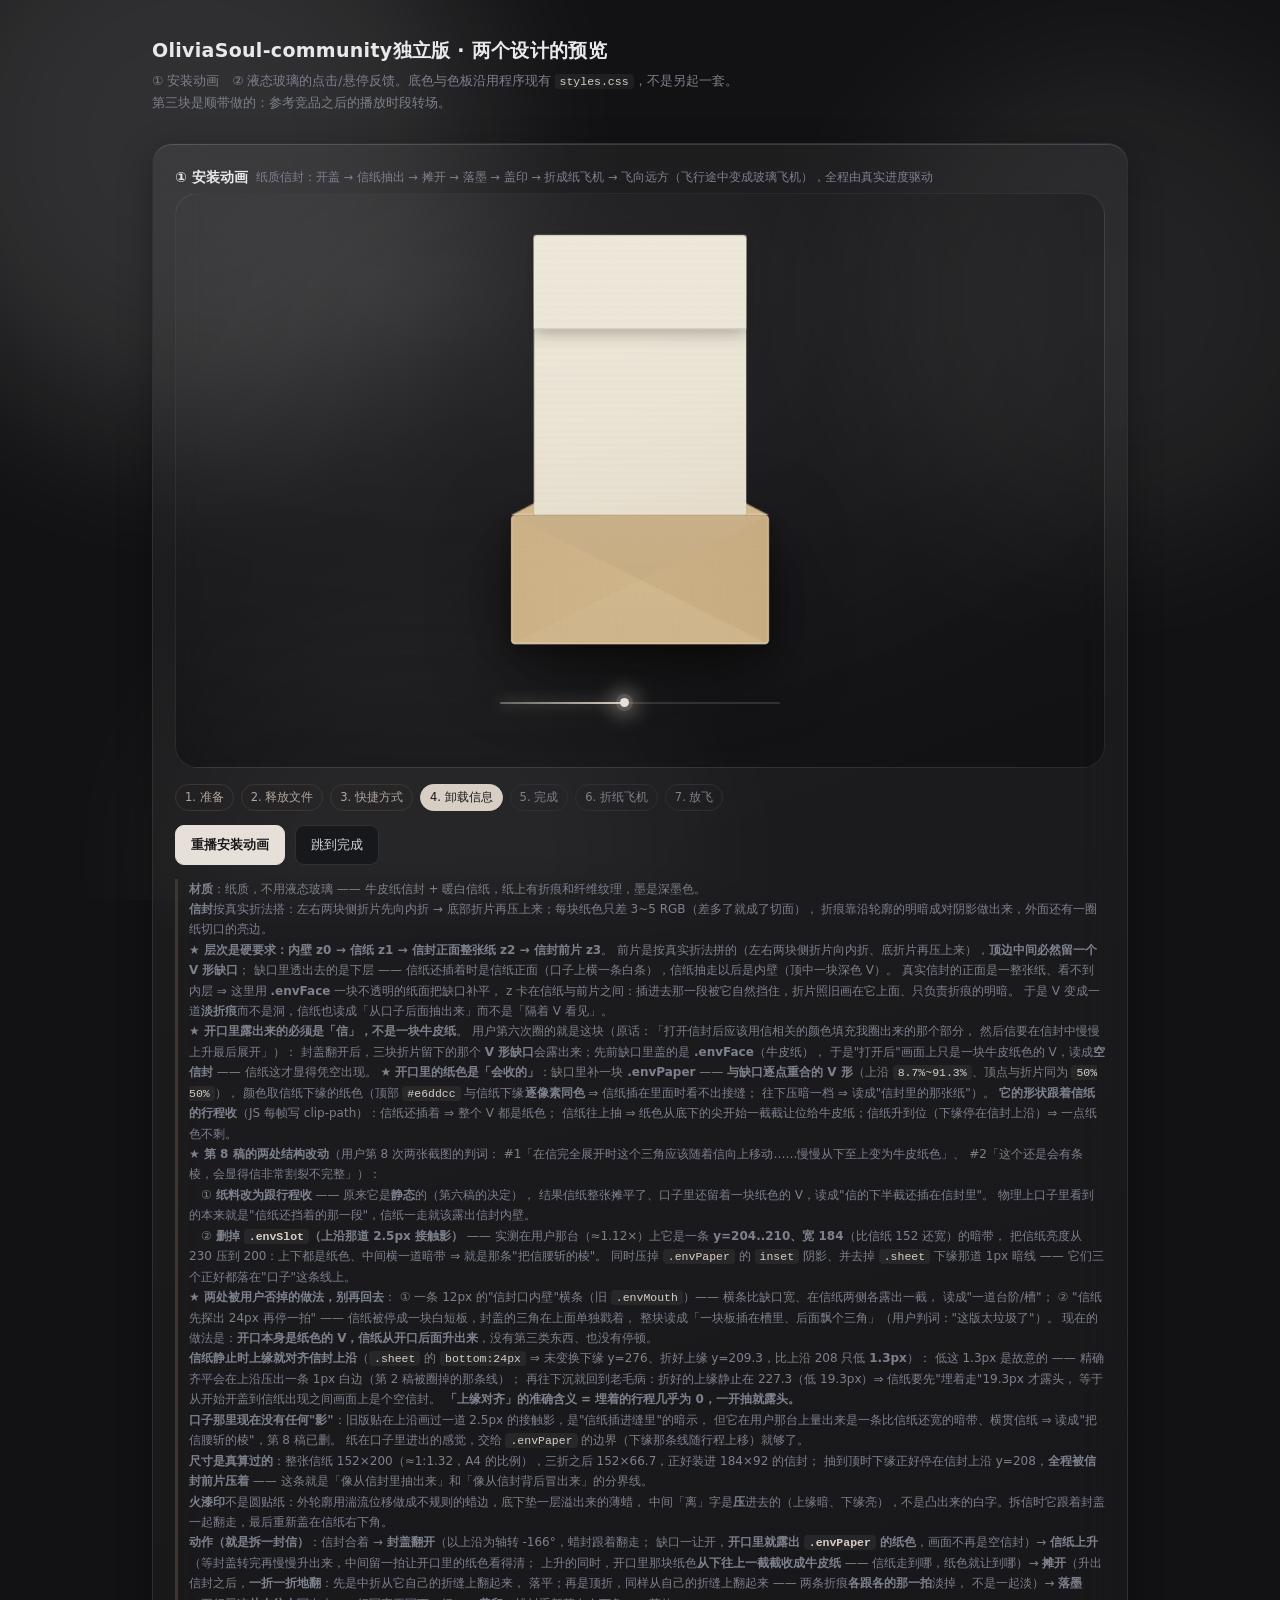
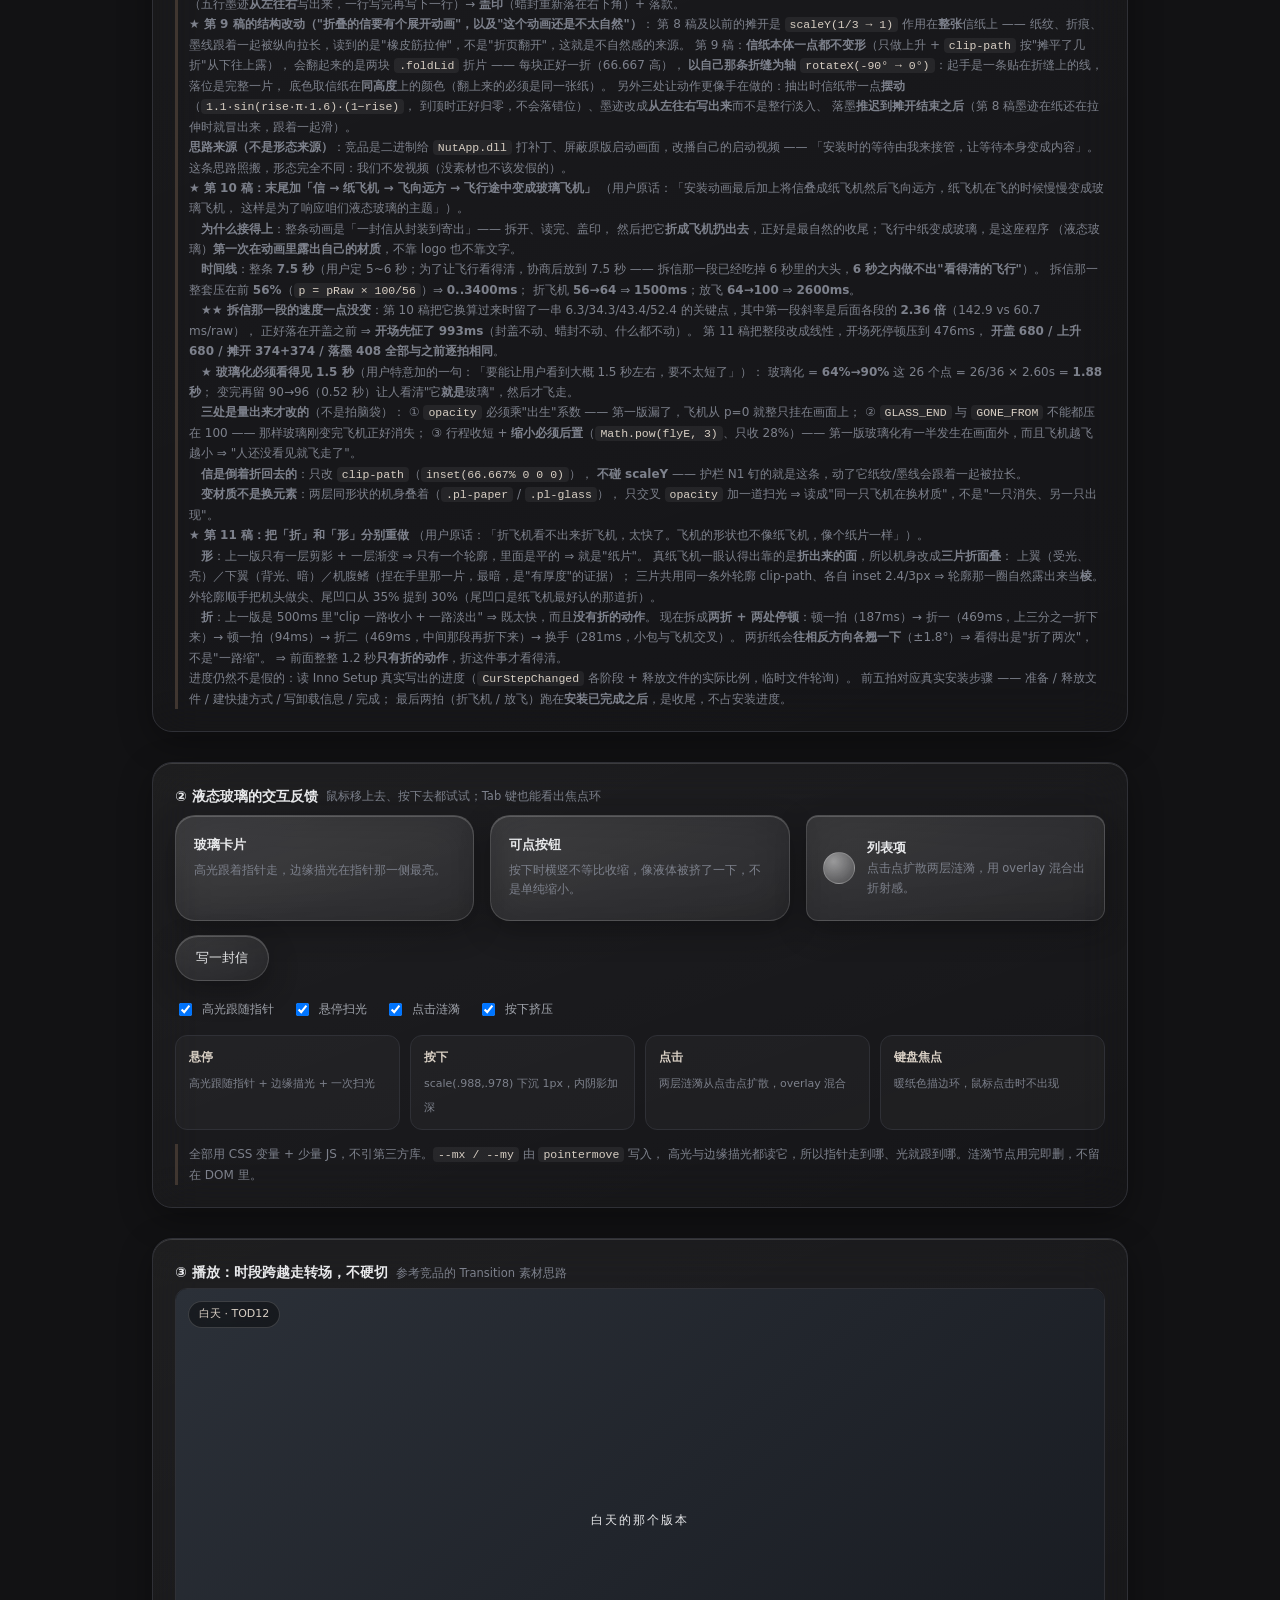
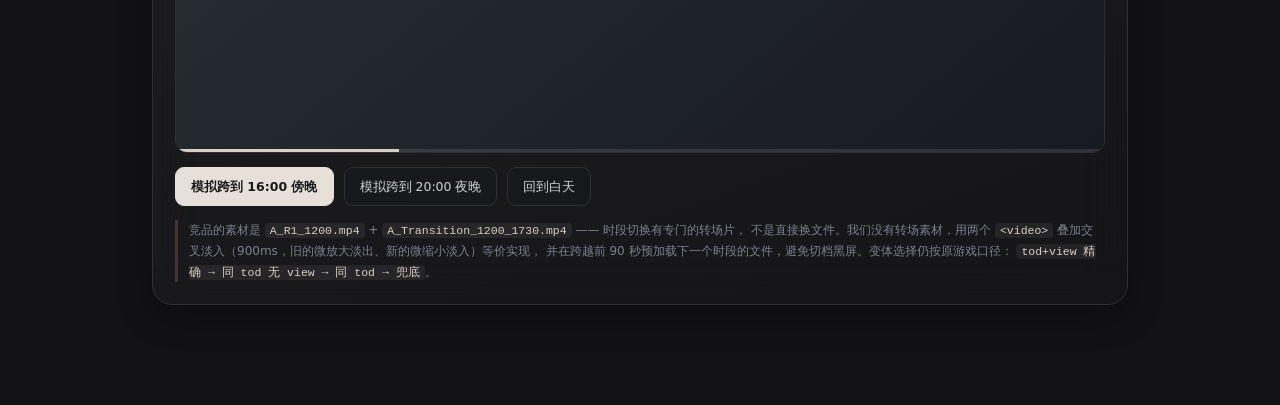
==== commit addc3091: "改名为 OliviaSoul-community 独立版 - 程序内所有对外显示的名字统一改成「OliviaSoul-community独立版」：   窗口标题 / 托盘提示 / 错误框 / 安装程序" ====
--- a/design-preview.html
+++ b/design-preview.html
@@ -3,7 +3,7 @@
 <head>
 <meta charset="utf-8">
 <meta name="viewport" content="width=device-width,initial-scale=1">
-<title>林离的信 · 安装动画 & 液态玻璃交互 预览</title>
+<title>OliviaSoul-community独立版 · 安装动画 & 液态玻璃交互 预览</title>
 <style>
 :root{
   /* 与程序现有 styles.css 同一套色板，预览不是另起一套 */
@@ -552,7 +552,7 @@
 <div id="bg"><i></i><i></i><i></i></div>
 
 <div class="wrap">
-  <h1>林离的信 · 两个设计的预览</h1>
+  <h1>OliviaSoul-community独立版 · 两个设计的预览</h1>
   <p class="lead">① 安装动画　② 液态玻璃的点击/悬停反馈。底色与色板沿用程序现有 <code>styles.css</code>，不是另起一套。<br>
   第三块是顺带做的：参考竞品之后的播放时段转场。</p>
 
